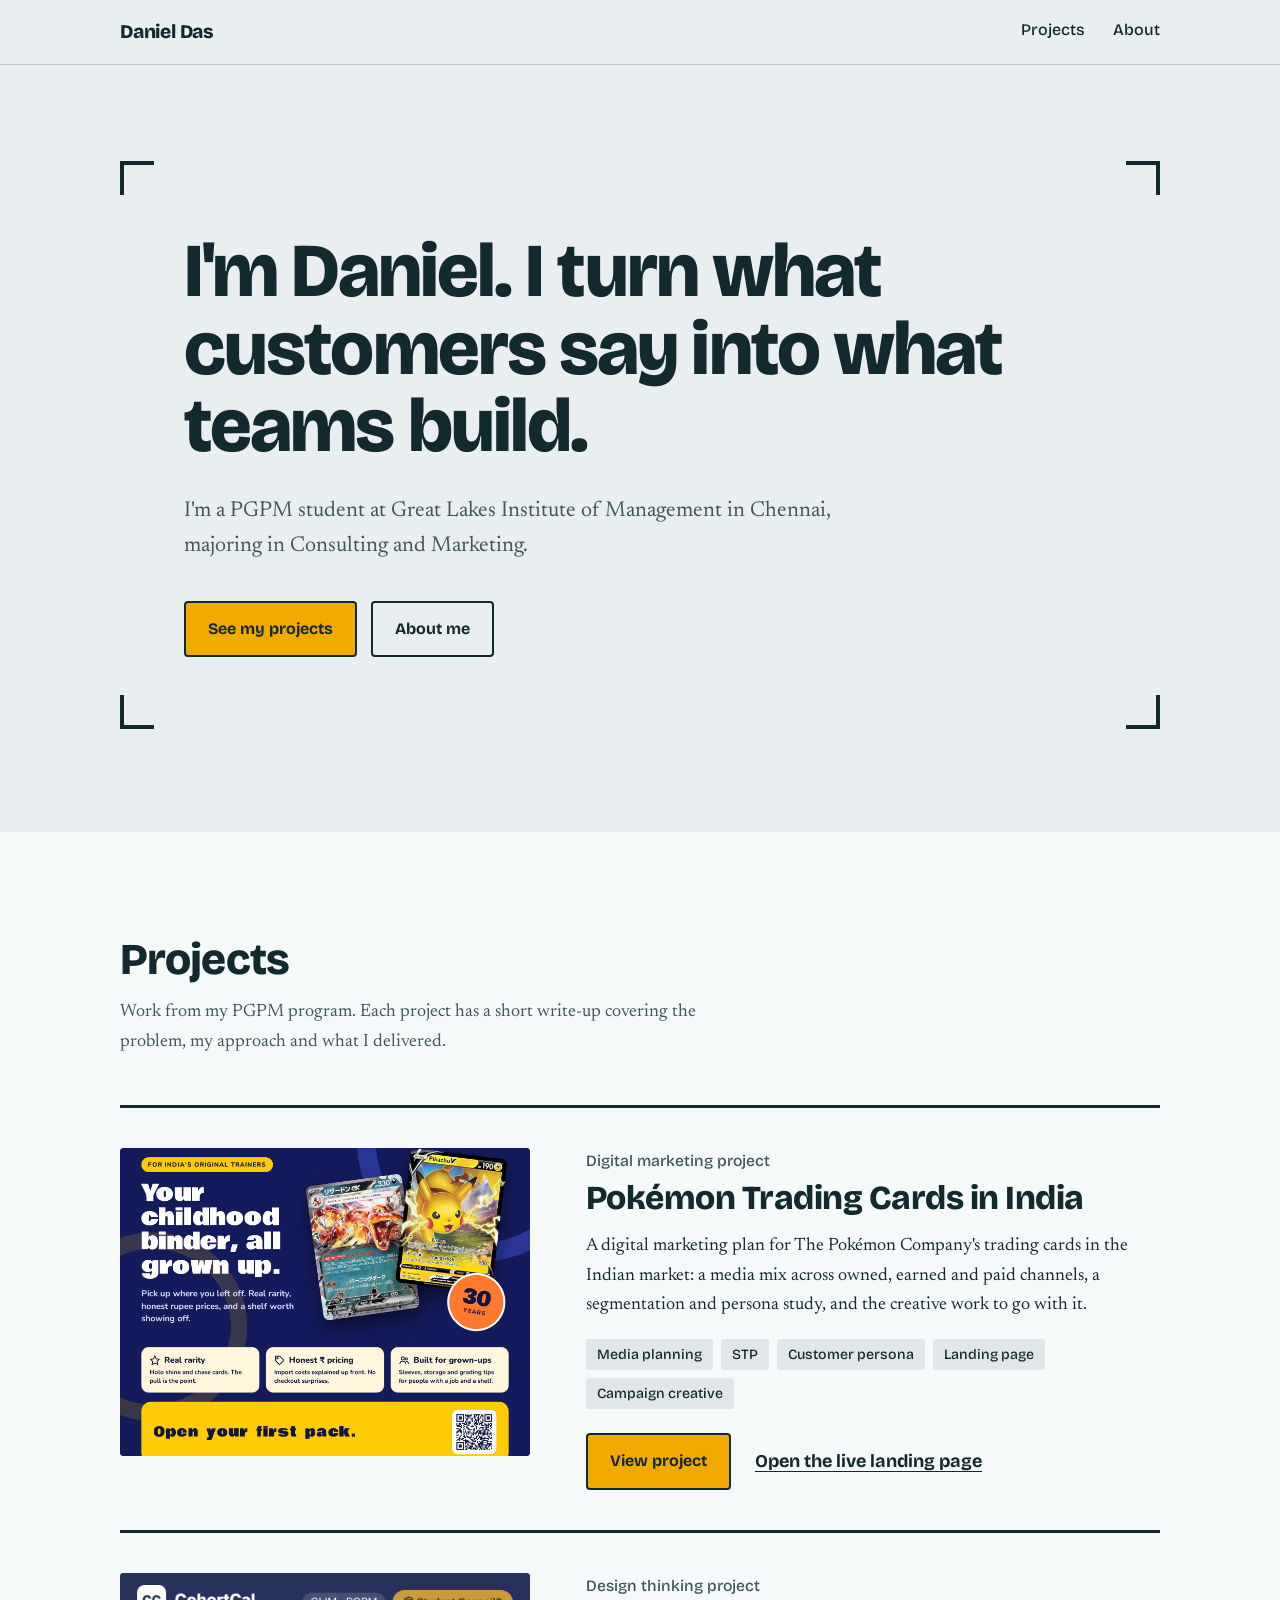
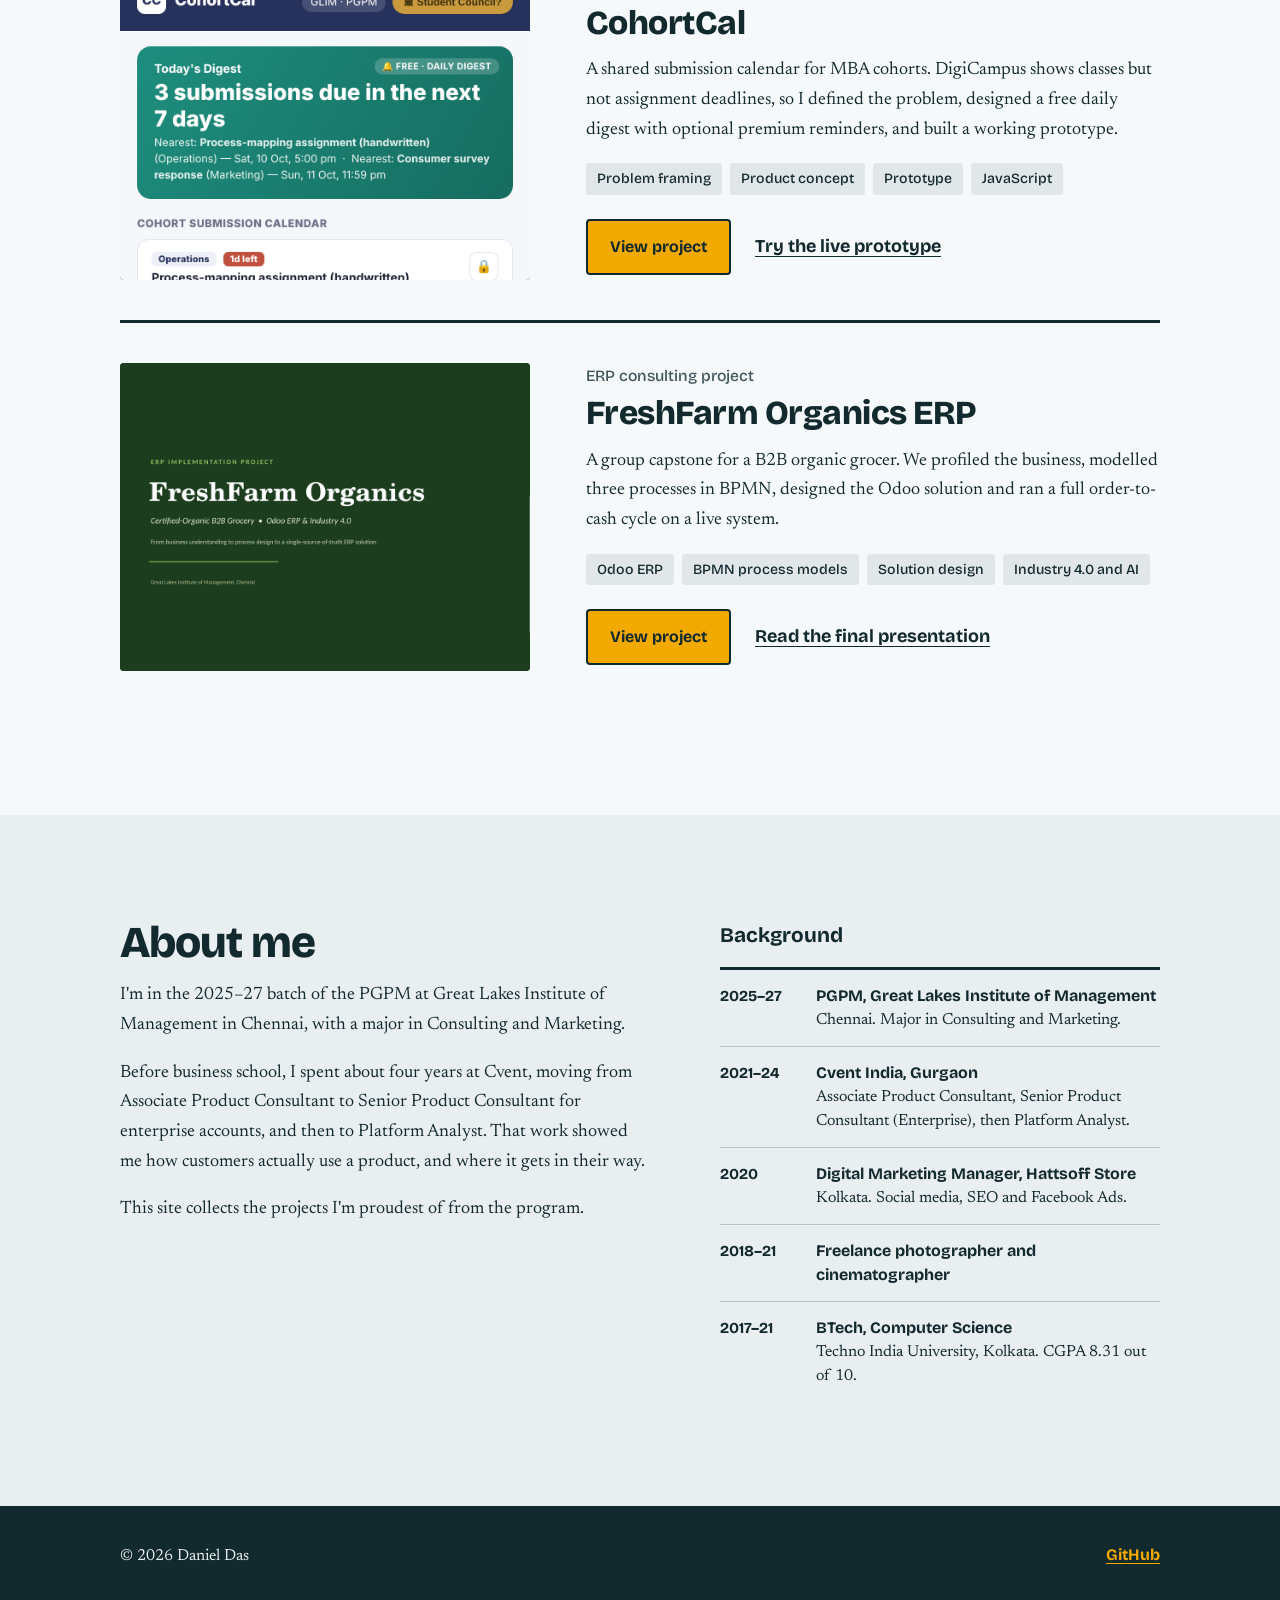
==== index.html @ 6009a31e "Add FreshFarm Organics ERP project page and homepage card Co-Authored-By: Claude Sonnet 5.5 <noreply" ====
<!doctype html>
<html lang="en">
<head>
  <meta charset="utf-8">
  <meta name="viewport" content="width=device-width, initial-scale=1">
  <title>Daniel Das | Portfolio</title>
  <meta name="description" content="Portfolio of Daniel Das, PGPM student at Great Lakes Institute of Management (Consulting and Marketing major) with four years of customer success and platform consulting experience.">
  <link rel="preconnect" href="https://fonts.googleapis.com">
  <link rel="preconnect" href="https://fonts.gstatic.com" crossorigin>
  <link href="https://fonts.googleapis.com/css2?family=Bricolage+Grotesque:opsz,wght@12..96,500;12..96,700;12..96,800&family=Newsreader:ital,opsz,wght@0,6..72,400;0,6..72,600;1,6..72,400&display=swap" rel="stylesheet">
  <link rel="stylesheet" href="style.css">
</head>
<body>
  <a class="skip" href="#main">Skip to content</a>

  <header class="site-nav">
    <nav class="container" aria-label="Main">
      <a class="brand" href="index.html">Daniel Das</a>
      <ul class="nav-links">
        <li><a href="#projects">Projects</a></li>
        <li><a href="#about">About</a></li>
      </ul>
    </nav>
  </header>

  <main id="main">
    <section class="hero">
      <div class="container">
        <div class="frame">
          <span class="corner tl" aria-hidden="true"></span>
          <span class="corner tr" aria-hidden="true"></span>
          <span class="corner bl" aria-hidden="true"></span>
          <span class="corner br" aria-hidden="true"></span>
          <h1>I'm Daniel. I turn what customers say into what teams build.</h1>
          <p class="lede">I'm a PGPM student at Great Lakes Institute of Management in Chennai, majoring in Consulting and Marketing.</p>
          <div class="actions">
            <a class="btn btn-primary" href="#projects">See my projects</a>
            <a class="btn btn-ghost" href="#about">About me</a>
          </div>
        </div>
      </div>
    </section>

    <section class="section section-alt" id="projects">
      <div class="container">
        <h2>Projects</h2>
        <p class="section-intro">Work from my PGPM program. Each project has a short write-up covering the problem, my approach and what I delivered.</p>

        <article class="project">
          <figure class="thumb" data-initial="P">
            <img src="assets/pokemon-poster.png" alt="Poster for the Pokémon trading cards campaign" loading="lazy" onerror="this.remove()">
          </figure>
          <div class="project-body">
            <p class="kind">Digital marketing project</p>
            <h3>Pokémon Trading Cards in India</h3>
            <p>A digital marketing plan for The Pokémon Company's trading cards in the Indian market: a media mix across owned, earned and paid channels, a segmentation and persona study, and the creative work to go with it.</p>
            <ul class="tags">
              <li>Media planning</li>
              <li>STP</li>
              <li>Customer persona</li>
              <li>Landing page</li>
              <li>Campaign creative</li>
            </ul>
            <div class="links">
              <a class="btn btn-primary" href="projects/pokemon.html">View project</a>
              <a class="text-link" href="https://daniel-d-das.github.io/ThePokemonCompany/" target="_blank" rel="noopener">Open the live landing page</a>
            </div>
          </div>
        </article>

        <article class="project">
          <figure class="thumb" data-initial="C">
            <img src="assets/cohortcal-preview.png" alt="CohortCal app showing the daily digest and the first submissions on the cohort calendar" loading="lazy" onerror="this.remove()">
          </figure>
          <div class="project-body">
            <p class="kind">Design thinking project</p>
            <h3>CohortCal</h3>
            <p>A shared submission calendar for MBA cohorts. DigiCampus shows classes but not assignment deadlines, so I defined the problem, designed a free daily digest with optional premium reminders, and built a working prototype.</p>
            <ul class="tags">
              <li>Problem framing</li>
              <li>Product concept</li>
              <li>Prototype</li>
              <li>JavaScript</li>
            </ul>
            <div class="links">
              <a class="btn btn-primary" href="projects/cohortcal.html">View project</a>
              <a class="text-link" href="https://daniel-d-das.github.io/CohortCal/" target="_blank" rel="noopener">Try the live prototype</a>
            </div>
          </div>
        </article>

        <article class="project">
          <figure class="thumb" data-initial="E">
            <img src="assets/erp-preview.png" alt="Title slide of the FreshFarm Organics ERP presentation" loading="lazy" onerror="this.remove()">
          </figure>
          <div class="project-body">
            <p class="kind">ERP consulting project</p>
            <h3>FreshFarm Organics ERP</h3>
            <p>A group capstone for a B2B organic grocer. We profiled the business, modelled three processes in BPMN, designed the Odoo solution and ran a full order-to-cash cycle on a live system.</p>
            <ul class="tags">
              <li>Odoo ERP</li>
              <li>BPMN process models</li>
              <li>Solution design</li>
              <li>Industry 4.0 and AI</li>
            </ul>
            <div class="links">
              <a class="btn btn-primary" href="projects/erp.html">View project</a>
              <a class="text-link" href="assets/erp-final-presentation.pdf">Read the final presentation</a>
            </div>
          </div>
        </article>

        <!-- ADD THE NEXT PROJECT: copy the whole <article class="project"> block above, paste it here,
             then change the image, title, description, tags and links. Use a new letter in data-initial. -->
      </div>
    </section>

    

    <section class="section" id="about">
      <div class="container about">
        <div>
          <h2>About me</h2>
          <p>I'm in the 2025–27 batch of the PGPM at Great Lakes Institute of Management in Chennai, with a major in Consulting and Marketing.</p>
          <p>Before business school, I spent about four years at Cvent, moving from Associate Product Consultant to Senior Product Consultant for enterprise accounts, and then to Platform Analyst. That work showed me how customers actually use a product, and where it gets in their way.</p>
          <p>This site collects the projects I'm proudest of from the program.</p>
        </div>
        <div>
          <h3>Background</h3>
          <ul class="timeline">
            <li>
              <div class="when">2025–27</div>
              <div class="what"><strong>PGPM, Great Lakes Institute of Management</strong>Chennai. Major in Consulting and Marketing.</div>
            </li>
            <li>
              <div class="when">2021–24</div>
              <div class="what"><strong>Cvent India, Gurgaon</strong>Associate Product Consultant, Senior Product Consultant (Enterprise), then Platform Analyst.</div>
            </li>
            <li>
              <div class="when">2020</div>
              <div class="what"><strong>Digital Marketing Manager, Hattsoff Store</strong>Kolkata. Social media, SEO and Facebook Ads.</div>
            </li>
            <li>
              <div class="when">2018–21</div>
              <div class="what"><strong>Freelance photographer and cinematographer</strong></div>
            </li>
            <li>
              <div class="when">2017–21</div>
              <div class="what"><strong>BTech, Computer Science</strong>Techno India University, Kolkata. CGPA 8.31 out of 10.</div>
            </li>
          </ul>
        </div>
      </div>
    </section>
  </main>

  <footer class="site-footer">
    <div class="container">
      <p>© 2026 Daniel Das</p>
      <p>
        <a href="https://github.com/daniel-d-das" target="_blank" rel="noopener">GitHub</a>
        <!-- ADD YOUR LINKS: copy the line above for LinkedIn or email, e.g.
        &nbsp;&nbsp;<a href="https://www.linkedin.com/in/YOUR-HANDLE" target="_blank" rel="noopener">LinkedIn</a>
        &nbsp;&nbsp;<a href="mailto:you@example.com">Email</a> -->
      </p>
    </div>
  </footer>
</body>
</html>
---- style.css ----
/* Daniel Das portfolio: shared styles for every page.
   Palette: fog (page), paper (alt sections), ink (text), lens (links), amber (focus accent). */

:root {
  --fog: #E9EEF0;
  --paper: #F6F9FA;
  --ink: #12292E;
  --ink-soft: #3E555A;
  --lens: #2F5F69;
  --amber: #F2A900;
  --rule: rgba(18, 41, 46, .22);
  --display: "Bricolage Grotesque", "Segoe UI", system-ui, sans-serif;
  --text: "Newsreader", Georgia, "Times New Roman", serif;
  --wrap: 1080px;
}

*, *::before, *::after { box-sizing: border-box; }

html { scroll-behavior: smooth; -webkit-text-size-adjust: 100%; }

body {
  margin: 0;
  background: var(--fog);
  color: var(--ink);
  font-family: var(--text);
  font-size: 1.125rem;
  line-height: 1.65;
}

img { max-width: 100%; display: block; }

a { color: var(--lens); text-underline-offset: .2em; text-decoration-thickness: .08em; }
a:hover { color: var(--ink); }

:focus-visible { outline: 3px solid var(--ink); outline-offset: 3px; }

.container { width: 100%; max-width: var(--wrap); margin: 0 auto; padding: 0 20px; }

.skip {
  position: absolute; left: 12px; top: -60px; z-index: 20;
  background: var(--amber); color: var(--ink);
  padding: 10px 16px; border-radius: 4px;
  font-family: var(--display); font-weight: 700;
}
.skip:focus { top: 12px; }

/* Navigation */
.site-nav {
  position: sticky; top: 0; z-index: 10;
  background: rgba(233, 238, 240, .92);
  -webkit-backdrop-filter: blur(8px); backdrop-filter: blur(8px);
  border-bottom: 1px solid var(--rule);
}
.site-nav .container { display: flex; align-items: center; justify-content: space-between; min-height: 64px; }
.brand {
  font-family: var(--display); font-weight: 800; font-size: 1.2rem;
  letter-spacing: -.01em; color: var(--ink); text-decoration: none;
}
.nav-links { display: flex; gap: 28px; list-style: none; margin: 0; padding: 0; }
.nav-links a {
  font-family: var(--display); font-weight: 500; font-size: 1rem;
  color: var(--ink); text-decoration: none;
  padding: 6px 0; border-bottom: 2px solid transparent;
}
.nav-links a:hover { border-bottom-color: var(--amber); }

/* Hero: a viewfinder frame that locks into place once on load */
.hero { padding: clamp(40px, 8vw, 96px) 0 clamp(48px, 8vw, 104px); }
.frame { position: relative; padding: clamp(28px, 6vw, 72px) clamp(24px, 5vw, 64px); }
.corner {
  position: absolute; width: 34px; height: 34px;
  border: 0 solid var(--ink);
  animation: lock .7s cubic-bezier(.2, .8, .2, 1) both;
}
.corner.tl { top: 0; left: 0; border-top-width: 4px; border-left-width: 4px; --from: -22px, -22px; }
.corner.tr { top: 0; right: 0; border-top-width: 4px; border-right-width: 4px; --from: 22px, -22px; }
.corner.bl { bottom: 0; left: 0; border-bottom-width: 4px; border-left-width: 4px; --from: -22px, 22px; }
.corner.br { bottom: 0; right: 0; border-bottom-width: 4px; border-right-width: 4px; --from: 22px, 22px; }
@keyframes lock {
  from { opacity: 0; transform: translate(var(--from)); }
  to { opacity: 1; transform: none; }
}
@media (prefers-reduced-motion: reduce) {
  html { scroll-behavior: auto; }
  .corner { animation: none; }
}

h1 {
  font-family: var(--display); font-weight: 800;
  font-size: clamp(2.5rem, 7vw, 4.75rem); line-height: 1.02; letter-spacing: -.025em;
  margin: 0 0 28px; max-width: 18ch;
}
.lede { font-size: clamp(1.15rem, 2vw, 1.35rem); max-width: 56ch; margin: 0 0 36px; color: var(--ink-soft); }
.actions { display: flex; flex-wrap: wrap; gap: 14px; }

.btn {
  display: inline-block; font-family: var(--display); font-weight: 700; font-size: 1rem;
  text-decoration: none; color: var(--ink);
  padding: 13px 22px; border: 2px solid var(--ink); border-radius: 4px;
  transition: background-color .15s, color .15s;
}
.btn-primary { background: var(--amber); }
.btn-primary:hover { background: var(--ink); color: var(--amber); }
.btn-ghost { background: transparent; }
.btn-ghost:hover { background: var(--ink); color: var(--fog); }

/* Sections */
.section { padding: clamp(56px, 9vw, 104px) 0; scroll-margin-top: 64px; }
.section-alt { background: var(--paper); }

h2 {
  font-family: var(--display); font-weight: 800;
  font-size: clamp(1.9rem, 4vw, 2.75rem); line-height: 1.1; letter-spacing: -.02em;
  margin: 0 0 14px;
}
.section-intro { max-width: 58ch; color: var(--ink-soft); margin: 0 0 48px; }

/* Projects */
.project {
  display: grid; grid-template-columns: minmax(0, 5fr) minmax(0, 7fr);
  gap: clamp(24px, 5vw, 56px);
  padding: 40px 0; border-top: 3px solid var(--ink);
}
.thumb { position: relative; margin: 0; aspect-ratio: 4 / 3; background: var(--ink); overflow: hidden; border-radius: 4px; }
.thumb::before {
  content: attr(data-initial); position: absolute; inset: 0; display: grid; place-items: center;
  font-family: var(--display); font-weight: 800; font-size: 6rem; color: var(--amber);
}
.thumb img { position: absolute; inset: 0; width: 100%; height: 100%; object-fit: cover; }

.project-body .kind { font-family: var(--display); font-weight: 500; font-size: .98rem; color: var(--ink-soft); margin: 0 0 6px; }
.project h3 {
  font-family: var(--display); font-weight: 800;
  font-size: clamp(1.6rem, 3vw, 2.1rem); line-height: 1.12; letter-spacing: -.015em;
  margin: 0 0 14px;
}
.project-body p { margin: 0 0 18px; max-width: 58ch; }

.tags { display: flex; flex-wrap: wrap; gap: 8px; list-style: none; margin: 0 0 24px; padding: 0; }
.tags li {
  font-family: var(--display); font-weight: 500; font-size: .88rem;
  background: rgba(18, 41, 46, .09); padding: 4px 11px; border-radius: 3px;
}
.links { display: flex; flex-wrap: wrap; gap: 12px 24px; align-items: center; }
.text-link { font-family: var(--display); font-weight: 700; color: var(--ink); }

/* Skills */
.skills { display: grid; grid-template-columns: repeat(2, minmax(0, 1fr)); gap: 40px clamp(24px, 5vw, 56px); }
.skill { border-top: 3px solid var(--ink); padding-top: 18px; }
.skill h3 { font-family: var(--display); font-weight: 700; font-size: 1.3rem; line-height: 1.2; margin: 0 0 8px; }
.skill p { margin: 0; color: var(--ink-soft); max-width: 48ch; }

/* About */
.about { display: grid; grid-template-columns: minmax(0, 6fr) minmax(0, 5fr); gap: clamp(32px, 6vw, 72px); }
.about p { margin: 0 0 18px; max-width: 58ch; }
.about h3 { font-family: var(--display); font-weight: 700; font-size: 1.3rem; margin: 0 0 14px; }
.timeline { list-style: none; margin: 0; padding: 0; }
.timeline li { display: grid; grid-template-columns: 5rem minmax(0, 1fr); gap: 16px; padding: 14px 0; border-top: 1px solid var(--rule); }
.timeline li:first-child { border-top: 3px solid var(--ink); }
.timeline .when { font-family: var(--display); font-weight: 700; font-size: .95rem; }
.timeline .what { font-size: 1rem; line-height: 1.5; }
.timeline .what strong { display: block; font-family: var(--display); font-weight: 700; }

/* Footer */
.site-footer { background: var(--ink); color: var(--fog); padding: 36px 0; font-size: 1rem; }
.site-footer .container { display: flex; flex-wrap: wrap; gap: 12px 32px; justify-content: space-between; align-items: center; }
.site-footer p { margin: 0; }
.site-footer a { color: var(--amber); font-family: var(--display); font-weight: 700; }
.site-footer a:hover { color: var(--fog); }

/* Case study pages */
.case { padding: clamp(32px, 6vw, 72px) 0 clamp(56px, 8vw, 96px); }
.back { display: inline-block; font-family: var(--display); font-weight: 700; color: var(--ink); margin-bottom: 28px; }
.case h1 { font-size: clamp(2.2rem, 5.5vw, 3.6rem); max-width: 20ch; margin-bottom: 20px; }
.case-lede { font-size: 1.3rem; color: var(--ink-soft); margin: 0 0 32px; }
.meta {
  display: grid; grid-template-columns: repeat(2, minmax(0, 1fr)); gap: 20px 32px;
  margin: 0 0 16px; padding: 20px 0;
  border-top: 3px solid var(--ink); border-bottom: 1px solid var(--rule);
}
.meta dt { font-family: var(--display); font-weight: 500; font-size: .9rem; color: var(--ink-soft); }
.meta dd { margin: 0; font-family: var(--display); font-weight: 700; }
.case h2 { font-size: clamp(1.5rem, 3vw, 2rem); margin: 56px 0 14px; }
.case p, .case li { max-width: 62ch; }
.steps { padding-left: 1.4em; }
.steps li { margin-bottom: 12px; }
.poster { margin: 40px 0 0; max-width: 520px; }
.poster img { width: 100%; height: auto; border: 3px solid var(--ink); border-radius: 4px; background: var(--paper); }
.poster figcaption { font-size: .95rem; color: var(--ink-soft); margin-top: 10px; }
.table-wrap { overflow-x: auto; }
.deliverables { width: 100%; border-collapse: collapse; font-size: 1rem; }
.deliverables th, .deliverables td { text-align: left; vertical-align: top; padding: 14px 16px 14px 0; border-top: 1px solid var(--rule); }
.deliverables th { font-family: var(--display); font-weight: 700; font-size: .95rem; border-top: 3px solid var(--ink); }
.deliverables tbody th { font-size: 1rem; border-top: 1px solid var(--rule); }
.note { font-size: .95rem; color: var(--ink-soft); margin-top: 56px; padding-top: 18px; border-top: 1px solid var(--rule); }

.case-links { margin: 28px 0 0; }
.shots { display: grid; grid-template-columns: minmax(0, 5fr) minmax(0, 7fr); gap: 24px; align-items: start; margin: 32px 0 0; }
.shots figure { margin: 0; }
.shots img { width: 100%; height: auto; border: 3px solid var(--ink); border-radius: 4px; background: var(--paper); }
.shots figcaption { font-size: .95rem; color: var(--ink-soft); margin-top: 10px; }
.wide-fig { margin: 40px 0 0; max-width: 820px; }
.wide-fig img { width: 100%; height: auto; border: 3px solid var(--ink); border-radius: 4px; background: var(--paper); }
.wide-fig figcaption { font-size: .95rem; color: var(--ink-soft); margin-top: 10px; }

/* Text still to be filled in. Delete this class once you have replaced the text. */
.todo { background: rgba(242, 169, 0, .35); padding: 1px 6px; border-radius: 3px; }

@media (max-width: 760px) {
  body { font-size: 1.0625rem; }
  .project, .about, .skills, .meta, .shots { grid-template-columns: minmax(0, 1fr); }
  .nav-links { gap: 18px; }
  .corner { width: 26px; height: 26px; }
  .timeline li { grid-template-columns: 4.2rem minmax(0, 1fr); }
}
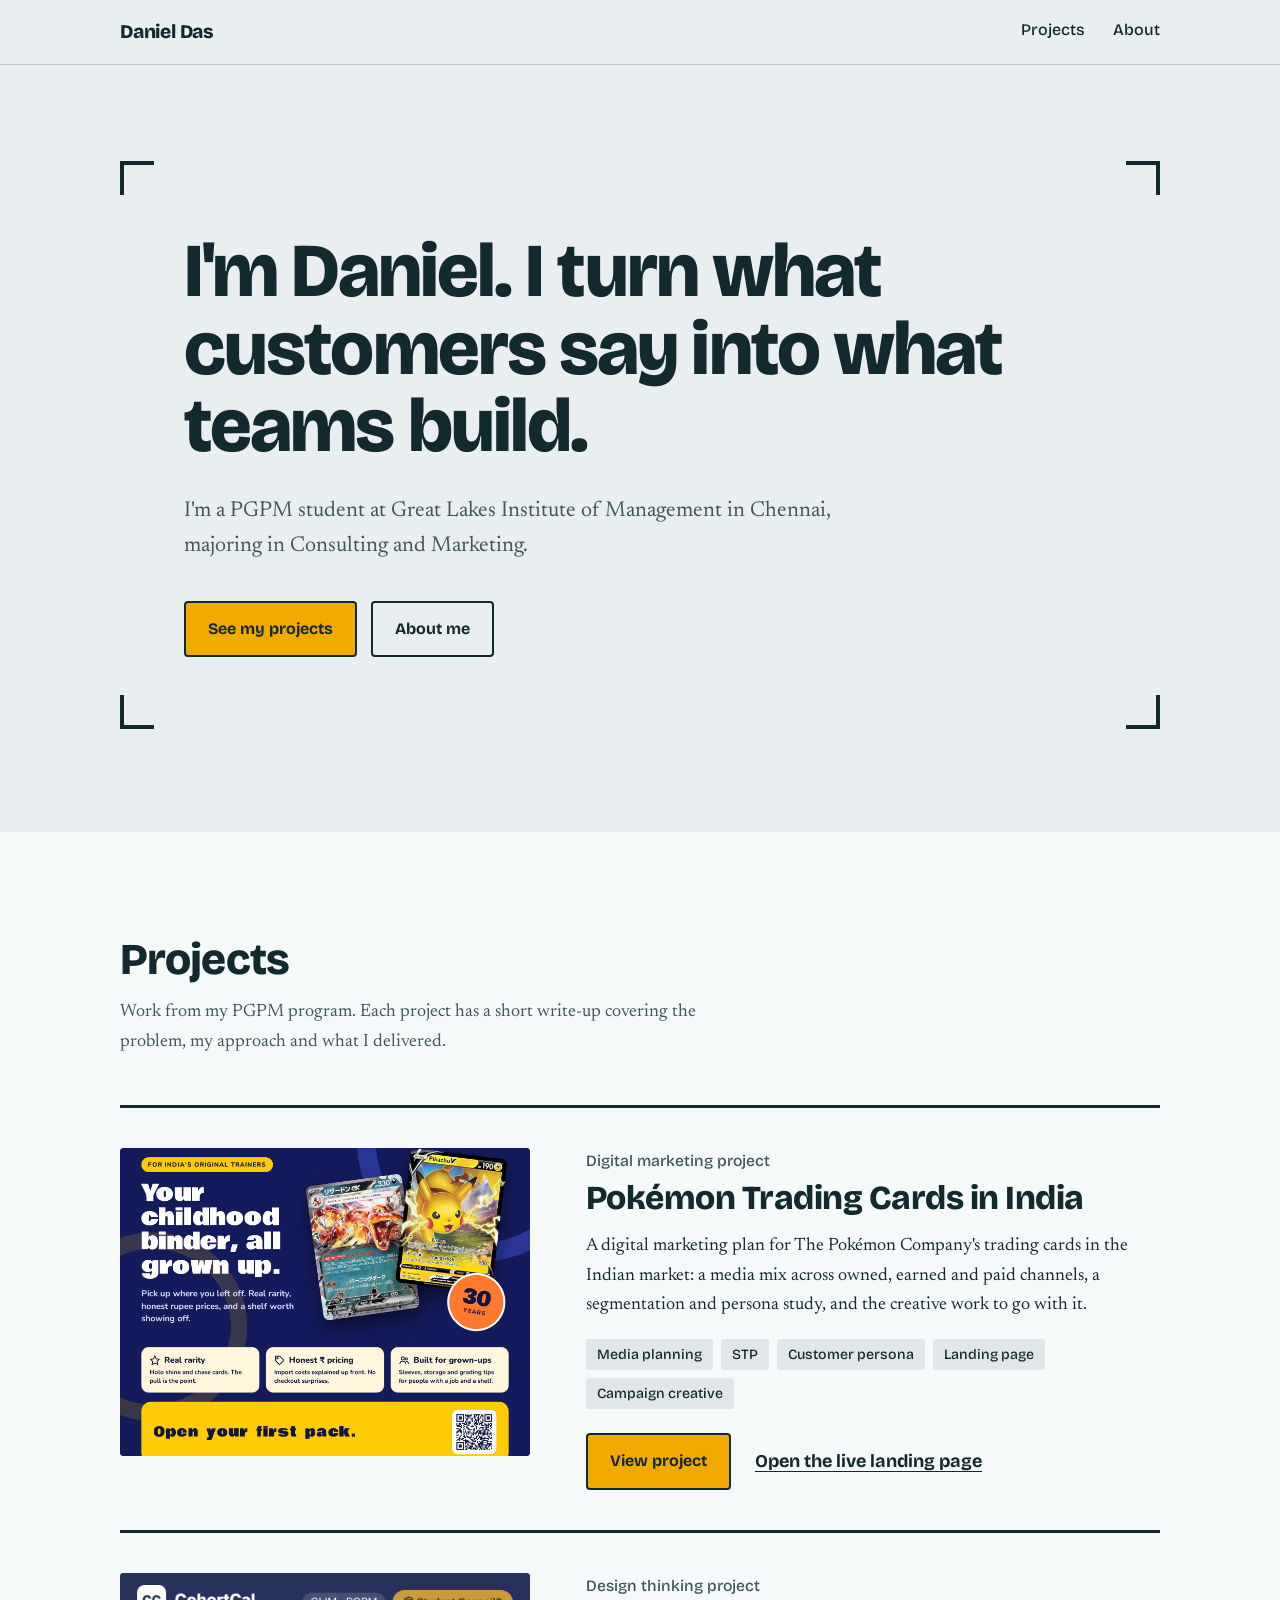
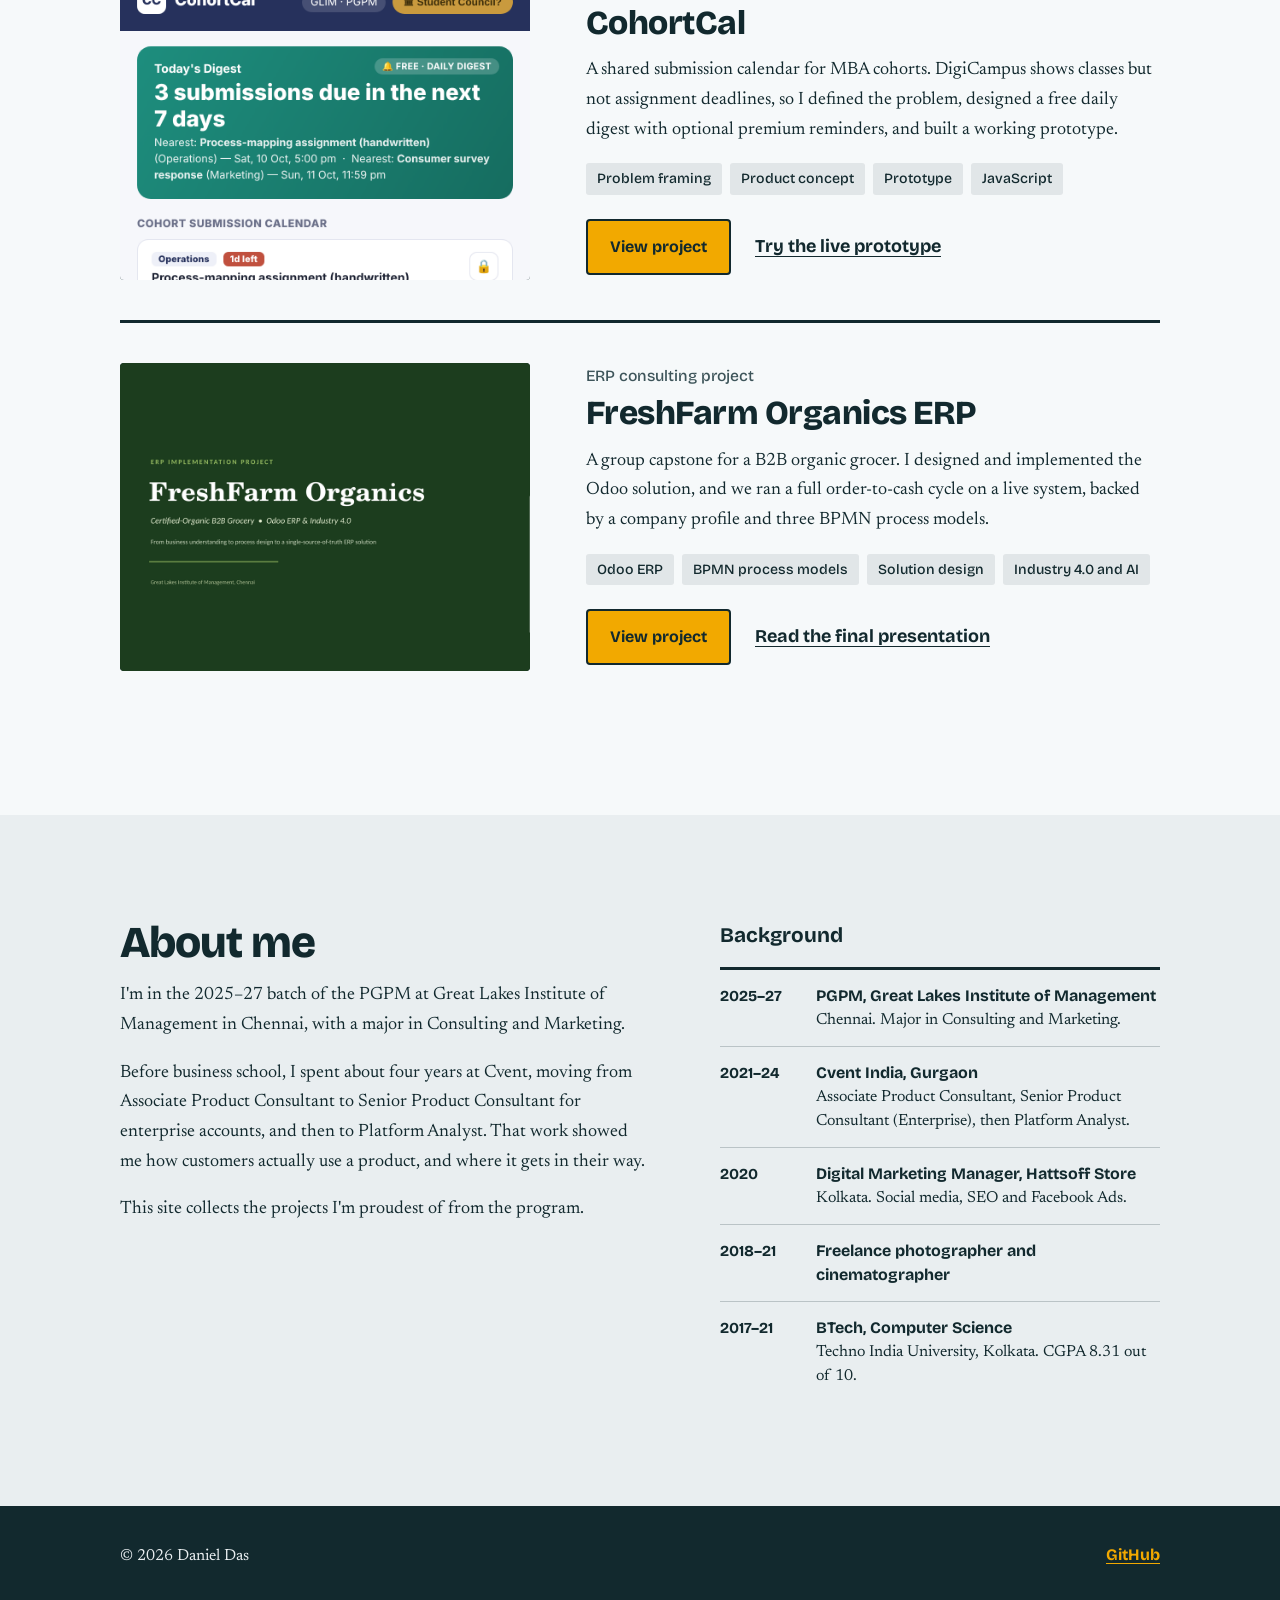
==== commit 7cbafa83: "Add my role to the ERP project page and card Co-Authored-By: Claude Sonnet 5.5 <noreply@anthropic.co" ====
--- a/index.html
+++ b/index.html
@@ -96,7 +96,7 @@
           <div class="project-body">
             <p class="kind">ERP consulting project</p>
             <h3>FreshFarm Organics ERP</h3>
-            <p>A group capstone for a B2B organic grocer. We profiled the business, modelled three processes in BPMN, designed the Odoo solution and ran a full order-to-cash cycle on a live system.</p>
+            <p>A group capstone for a B2B organic grocer. I designed and implemented the Odoo solution, and we ran a full order-to-cash cycle on a live system, backed by a company profile and three BPMN process models.</p>
             <ul class="tags">
               <li>Odoo ERP</li>
               <li>BPMN process models</li>
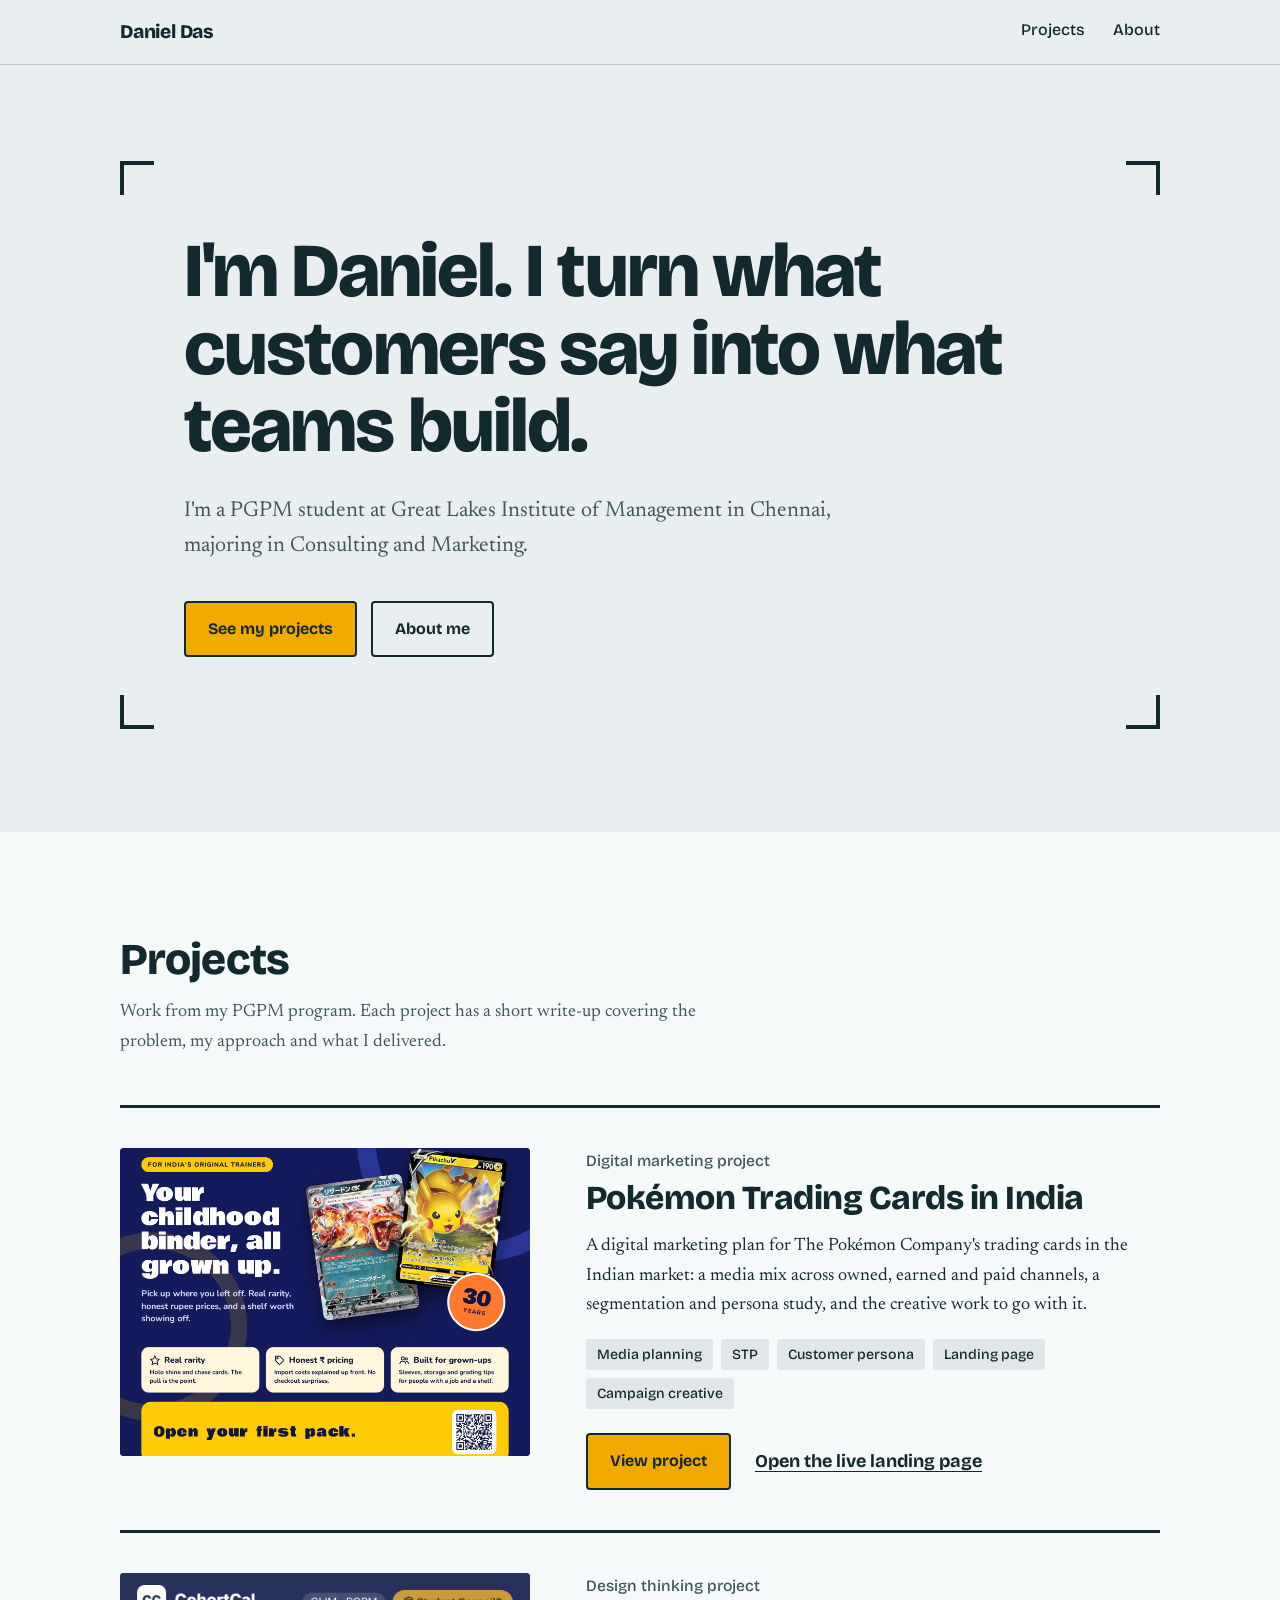
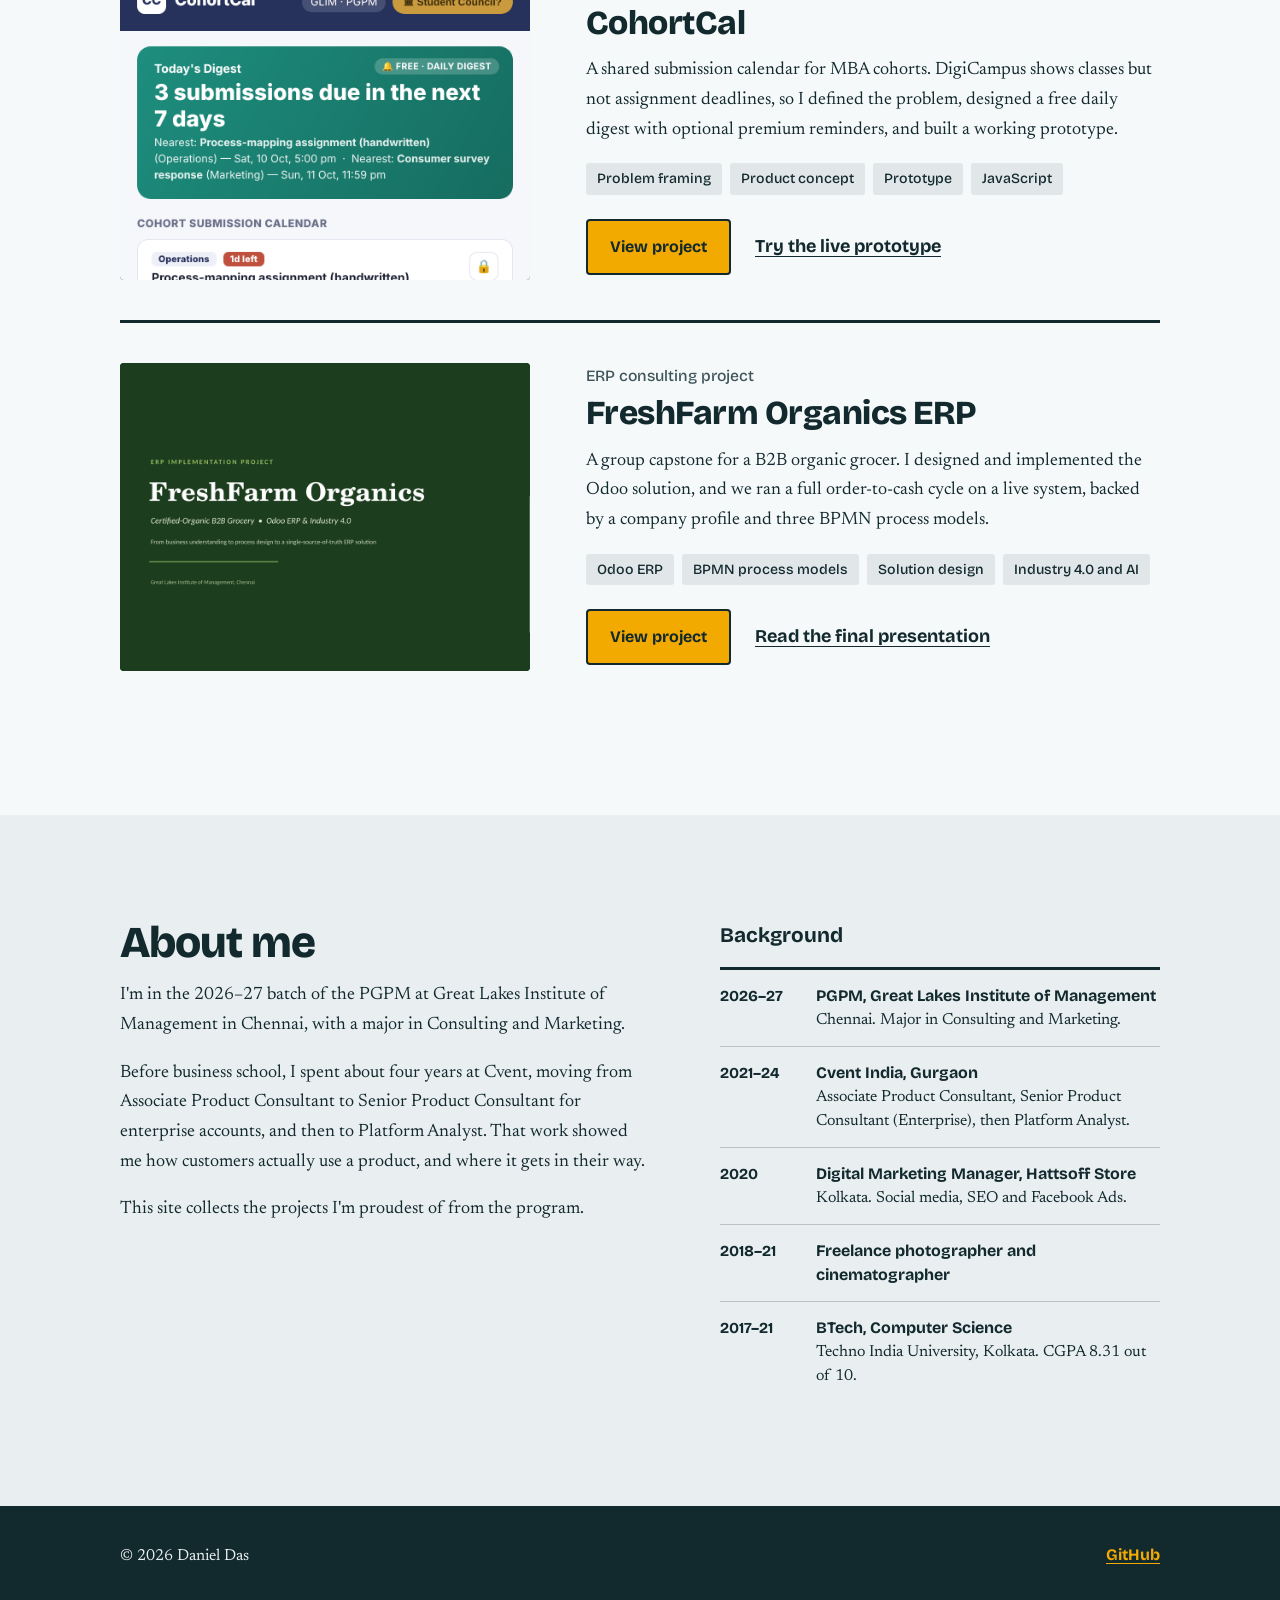
==== commit 837fd17f: "Correct the PGPM batch year to 2026–27 Co-Authored-By: Claude Sonnet 5.5 <noreply@anthropic.com> Cla" ====
--- a/index.html
+++ b/index.html
@@ -121,7 +121,7 @@
       <div class="container about">
         <div>
           <h2>About me</h2>
-          <p>I'm in the 2025–27 batch of the PGPM at Great Lakes Institute of Management in Chennai, with a major in Consulting and Marketing.</p>
+          <p>I'm in the 2026–27 batch of the PGPM at Great Lakes Institute of Management in Chennai, with a major in Consulting and Marketing.</p>
           <p>Before business school, I spent about four years at Cvent, moving from Associate Product Consultant to Senior Product Consultant for enterprise accounts, and then to Platform Analyst. That work showed me how customers actually use a product, and where it gets in their way.</p>
           <p>This site collects the projects I'm proudest of from the program.</p>
         </div>
@@ -129,7 +129,7 @@
           <h3>Background</h3>
           <ul class="timeline">
             <li>
-              <div class="when">2025–27</div>
+              <div class="when">2026–27</div>
               <div class="what"><strong>PGPM, Great Lakes Institute of Management</strong>Chennai. Major in Consulting and Marketing.</div>
             </li>
             <li>
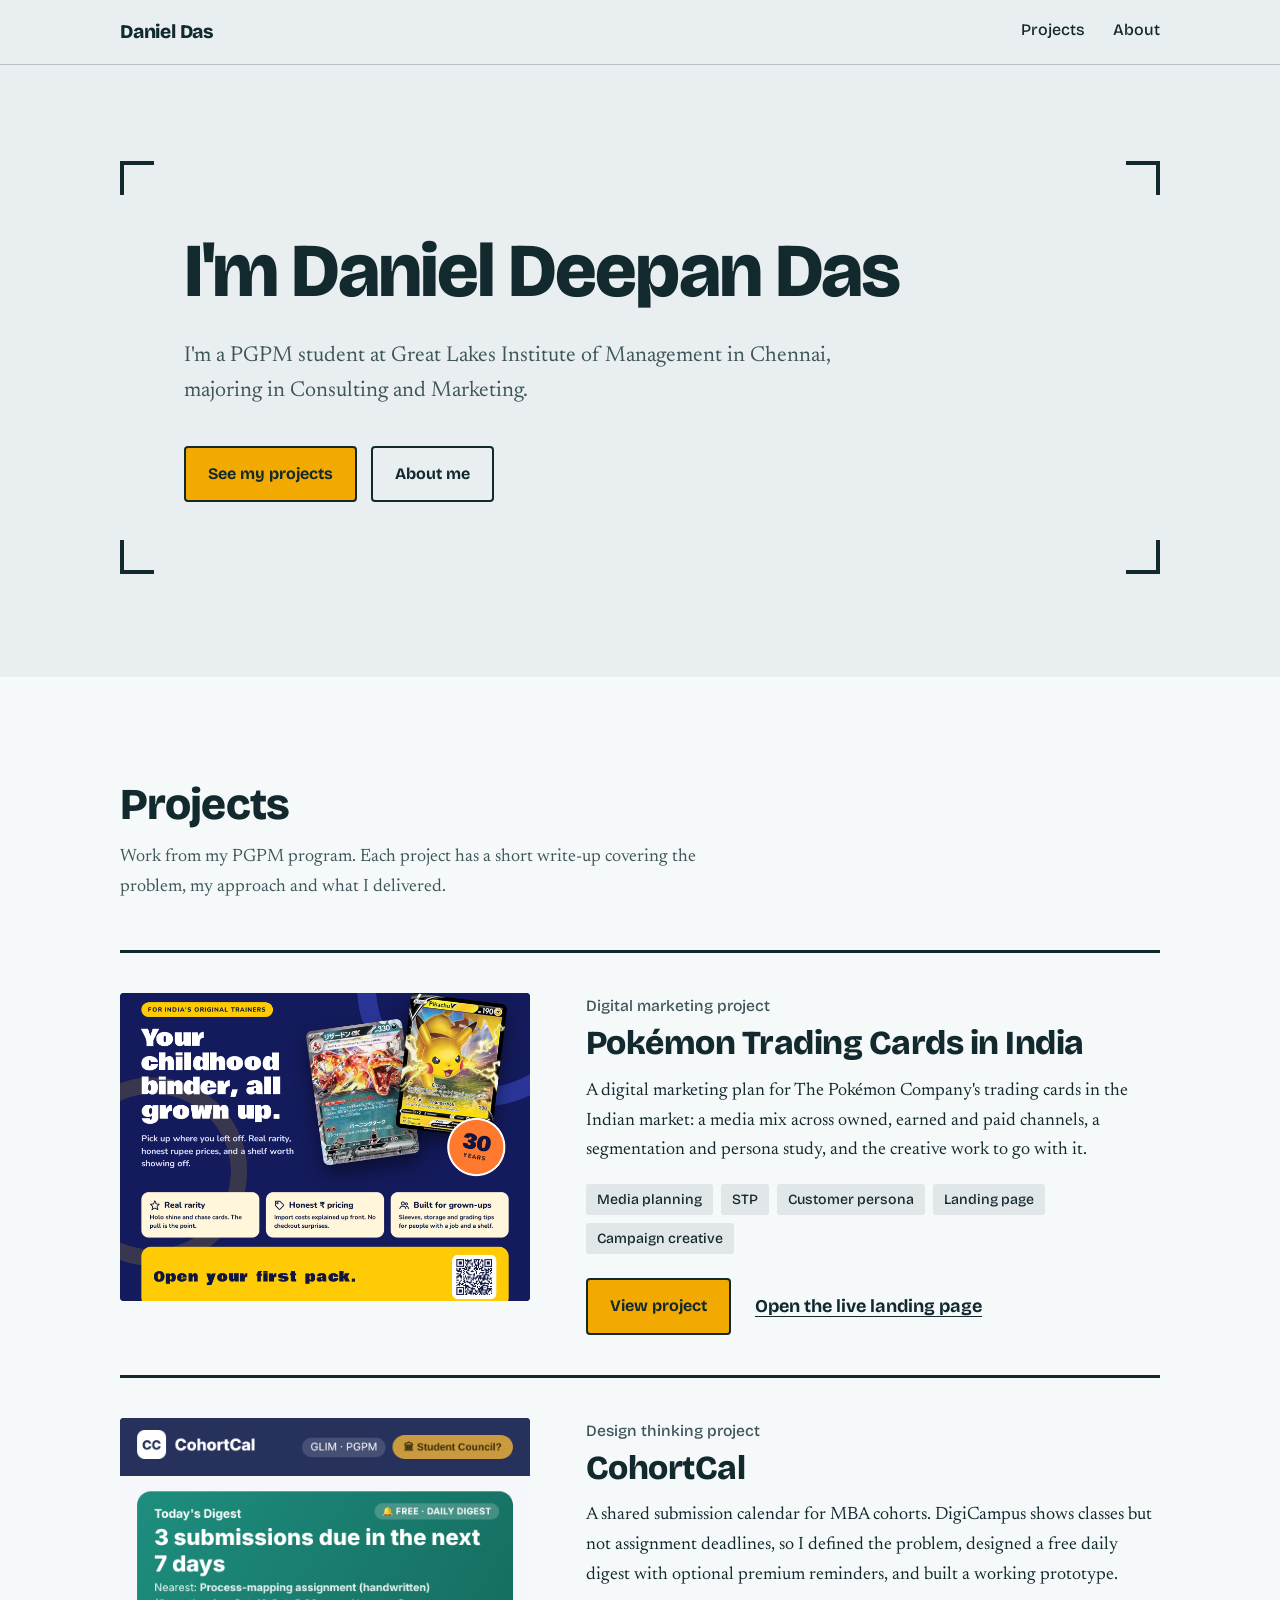
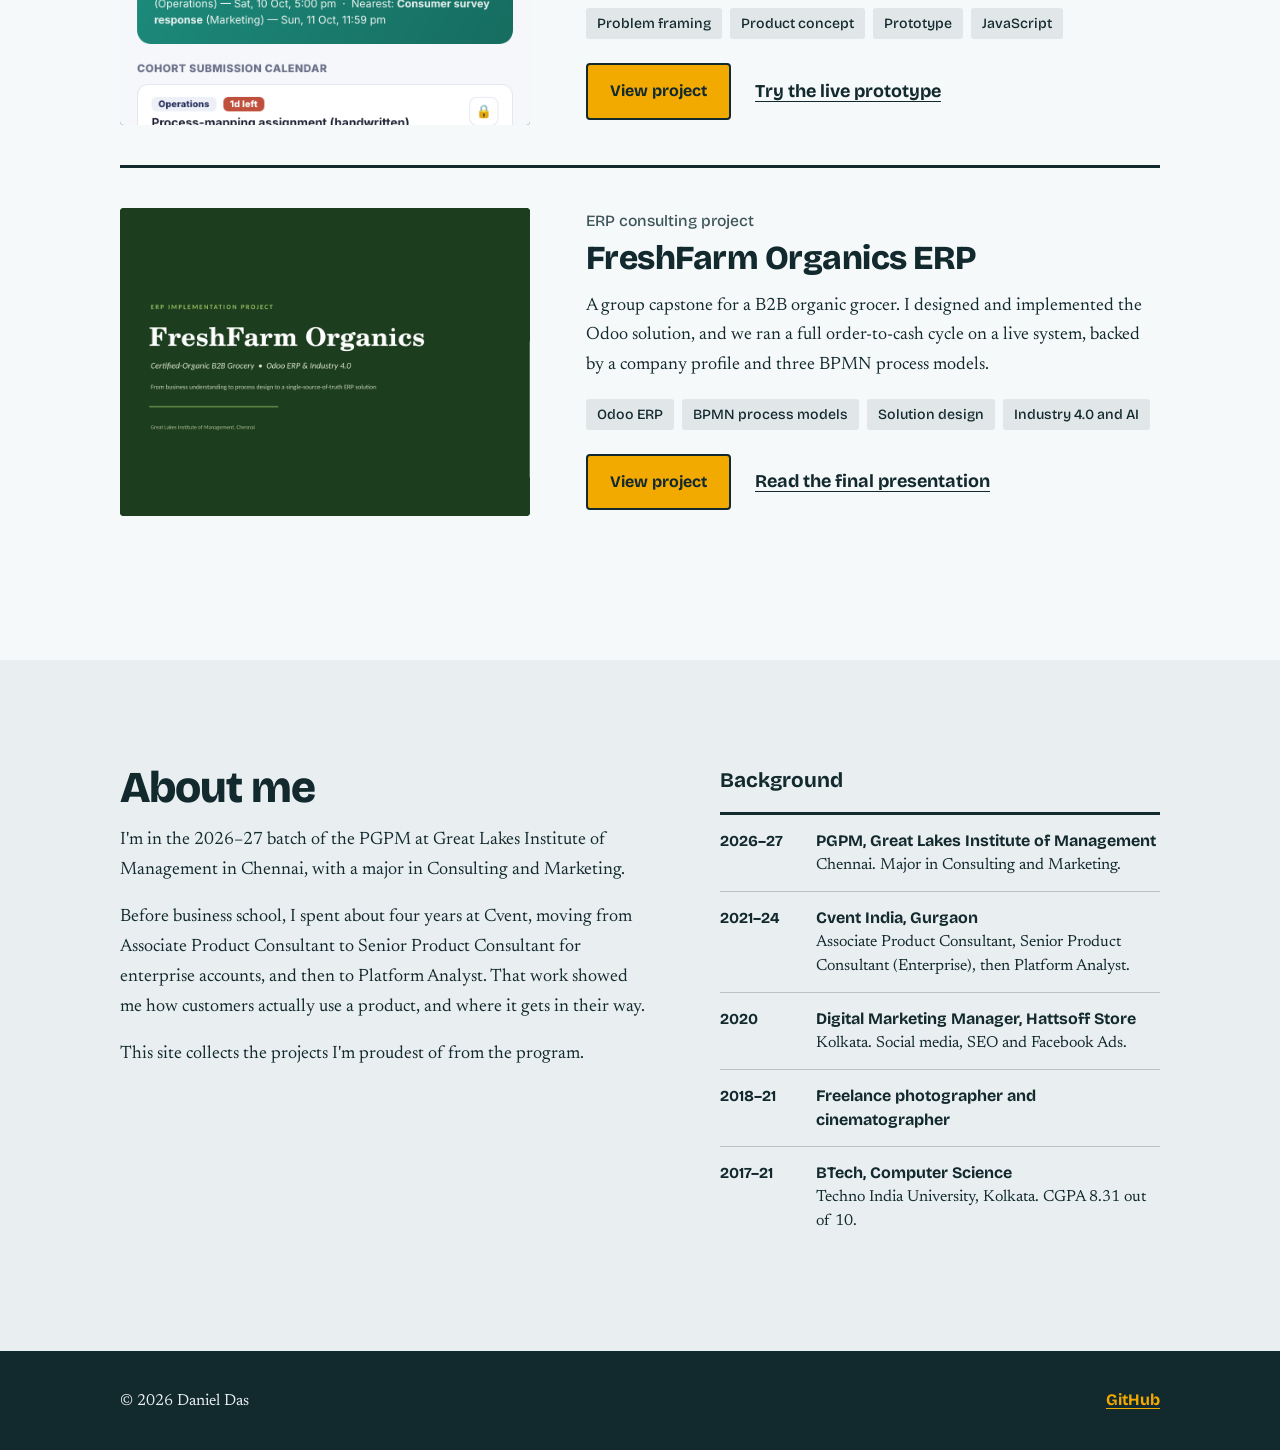
==== commit ea3154d7: "Change the homepage heading to the full name Co-Authored-By: Claude Sonnet 5.5 <noreply@anthropic.co" ====
--- a/index.html
+++ b/index.html
@@ -31,7 +31,7 @@
           <span class="corner tr" aria-hidden="true"></span>
           <span class="corner bl" aria-hidden="true"></span>
           <span class="corner br" aria-hidden="true"></span>
-          <h1>I'm Daniel. I turn what customers say into what teams build.</h1>
+          <h1>I'm Daniel Deepan Das</h1>
           <p class="lede">I'm a PGPM student at Great Lakes Institute of Management in Chennai, majoring in Consulting and Marketing.</p>
           <div class="actions">
             <a class="btn btn-primary" href="#projects">See my projects</a>
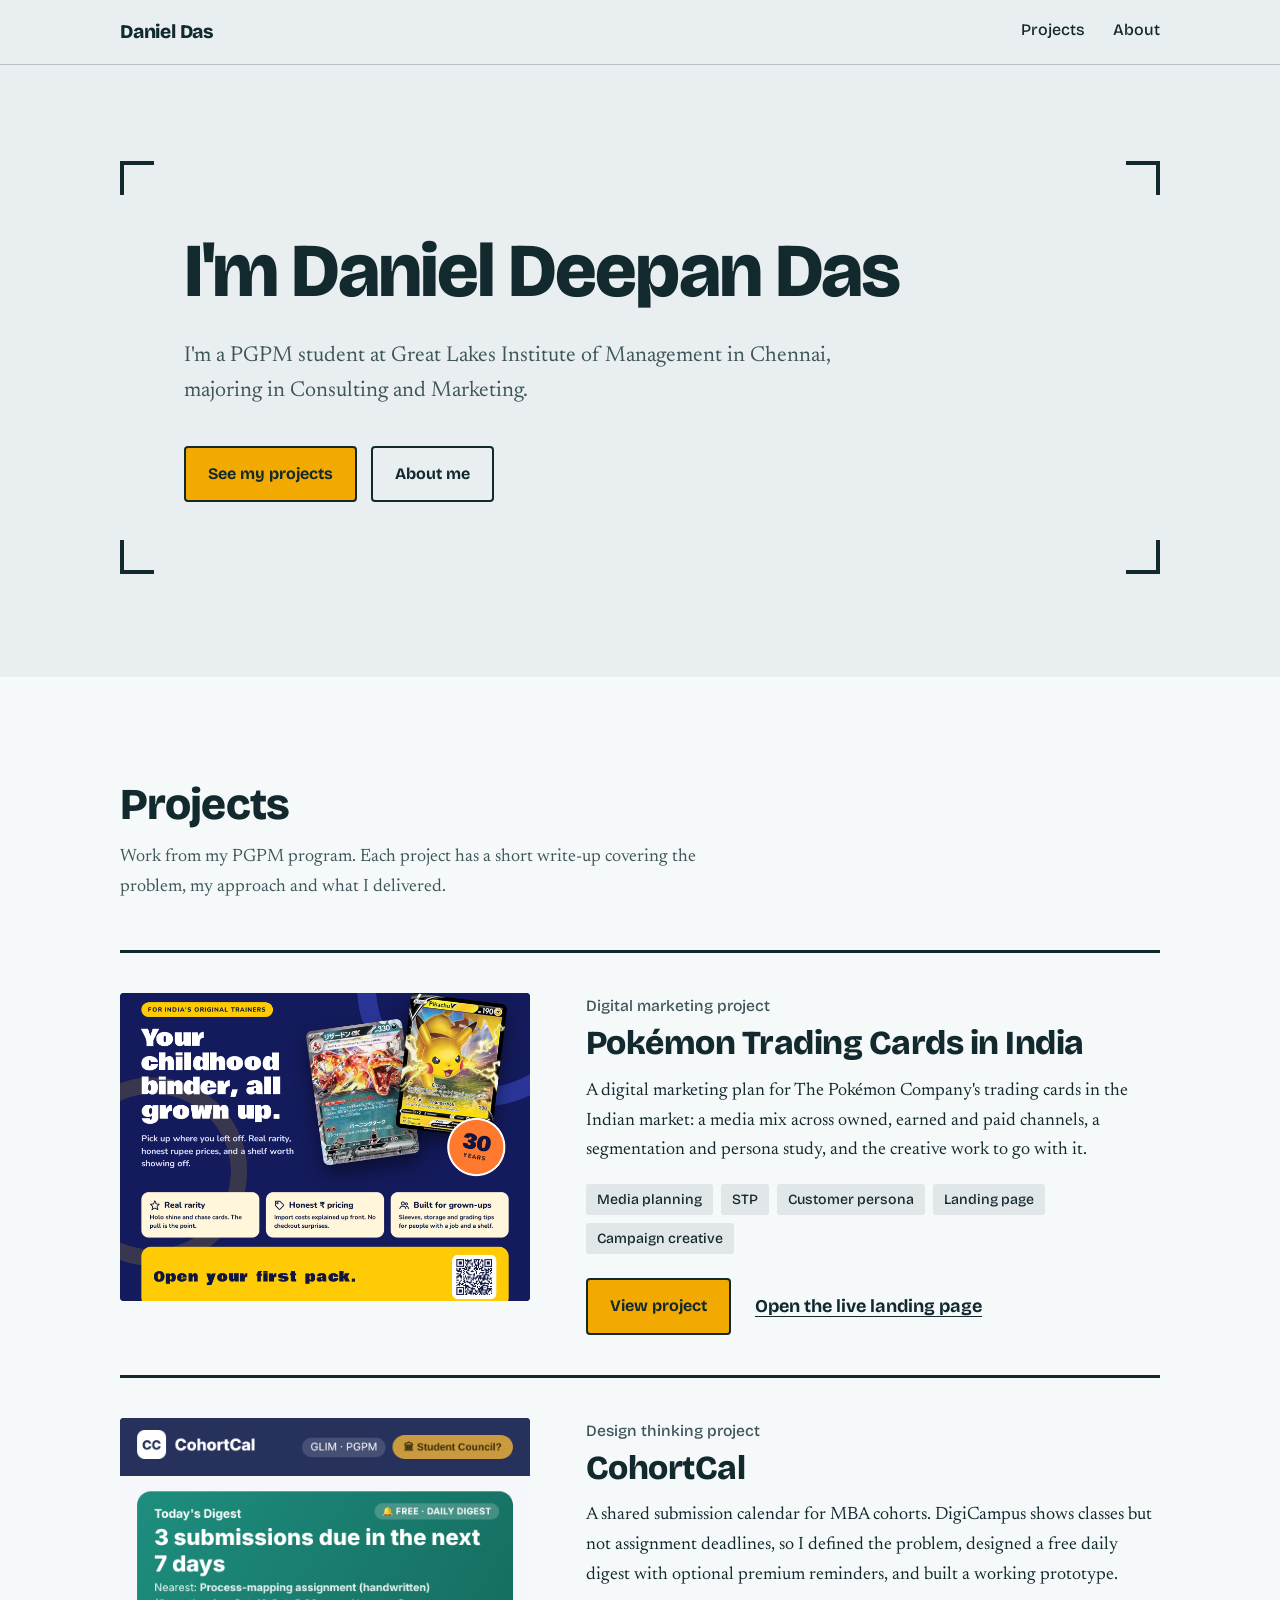
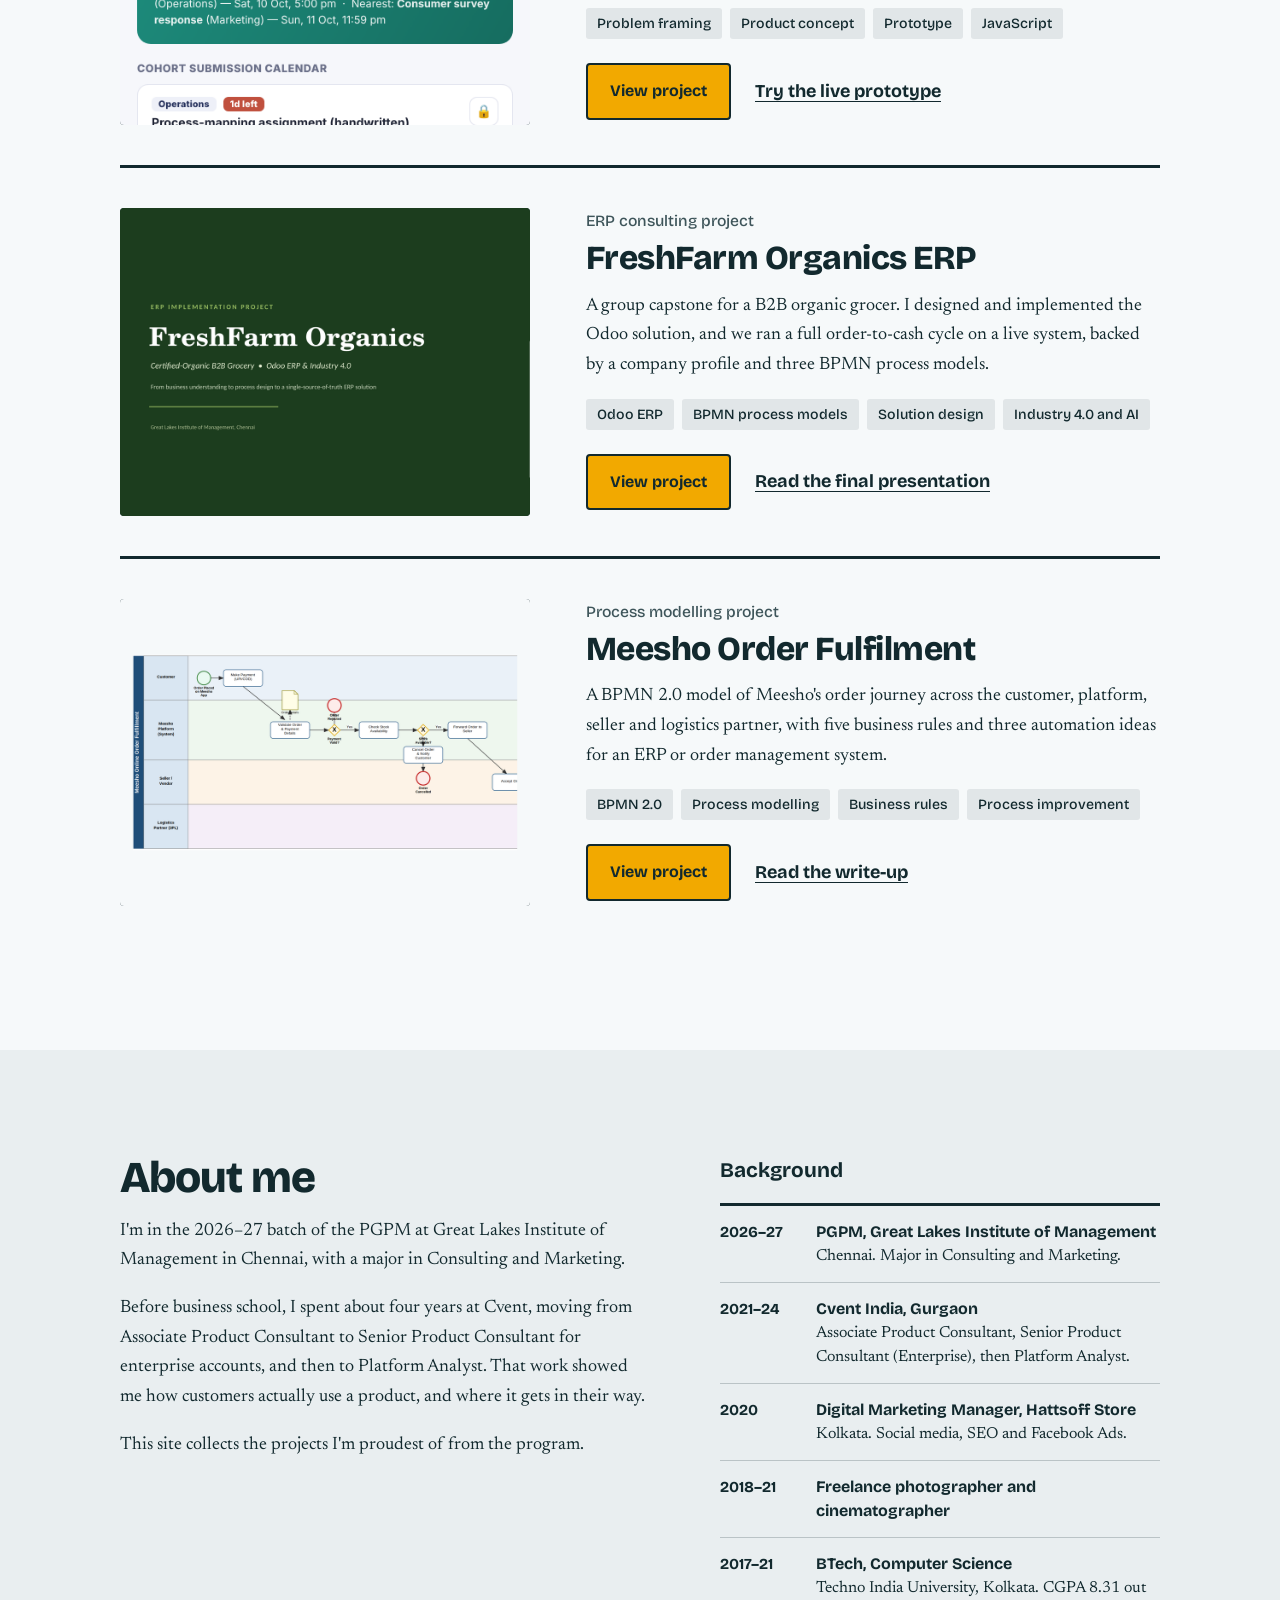
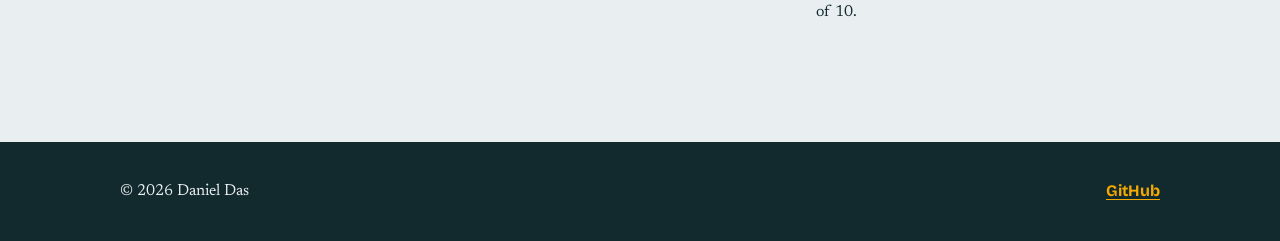
==== commit 69b316b5: "Add Meesho order fulfilment BPMN project page and homepage card Co-Authored-By: Claude Sonnet 5.5 <n" ====
--- a/index.html
+++ b/index.html
@@ -110,6 +110,27 @@
           </div>
         </article>
 
+        <article class="project">
+          <figure class="thumb" data-initial="M">
+            <img src="assets/meesho-preview.png" alt="Part of the BPMN swim-lane diagram of Meesho online order fulfilment" loading="lazy" onerror="this.remove()">
+          </figure>
+          <div class="project-body">
+            <p class="kind">Process modelling project</p>
+            <h3>Meesho Order Fulfilment</h3>
+            <p>A BPMN 2.0 model of Meesho's order journey across the customer, platform, seller and logistics partner, with five business rules and three automation ideas for an ERP or order management system.</p>
+            <ul class="tags">
+              <li>BPMN 2.0</li>
+              <li>Process modelling</li>
+              <li>Business rules</li>
+              <li>Process improvement</li>
+            </ul>
+            <div class="links">
+              <a class="btn btn-primary" href="projects/meesho-bpmn.html">View project</a>
+              <a class="text-link" href="assets/meesho-bpmn-assignment.pdf">Read the write-up</a>
+            </div>
+          </div>
+        </article>
+
         <!-- ADD THE NEXT PROJECT: copy the whole <article class="project"> block above, paste it here,
              then change the image, title, description, tags and links. Use a new letter in data-initial. -->
       </div>
--- a/style.css
+++ b/style.css
@@ -202,6 +202,9 @@
 .wide-fig { margin: 40px 0 0; max-width: 820px; }
 .wide-fig img { width: 100%; height: auto; border: 3px solid var(--ink); border-radius: 4px; background: var(--paper); }
 .wide-fig figcaption { font-size: .95rem; color: var(--ink-soft); margin-top: 10px; }
+.wide-fig.full { max-width: none; }
+.wide-fig .scroller { overflow-x: auto; }
+.wide-fig.full .scroller img { min-width: 720px; }
 
 /* Text still to be filled in. Delete this class once you have replaced the text. */
 .todo { background: rgba(242, 169, 0, .35); padding: 1px 6px; border-radius: 3px; }
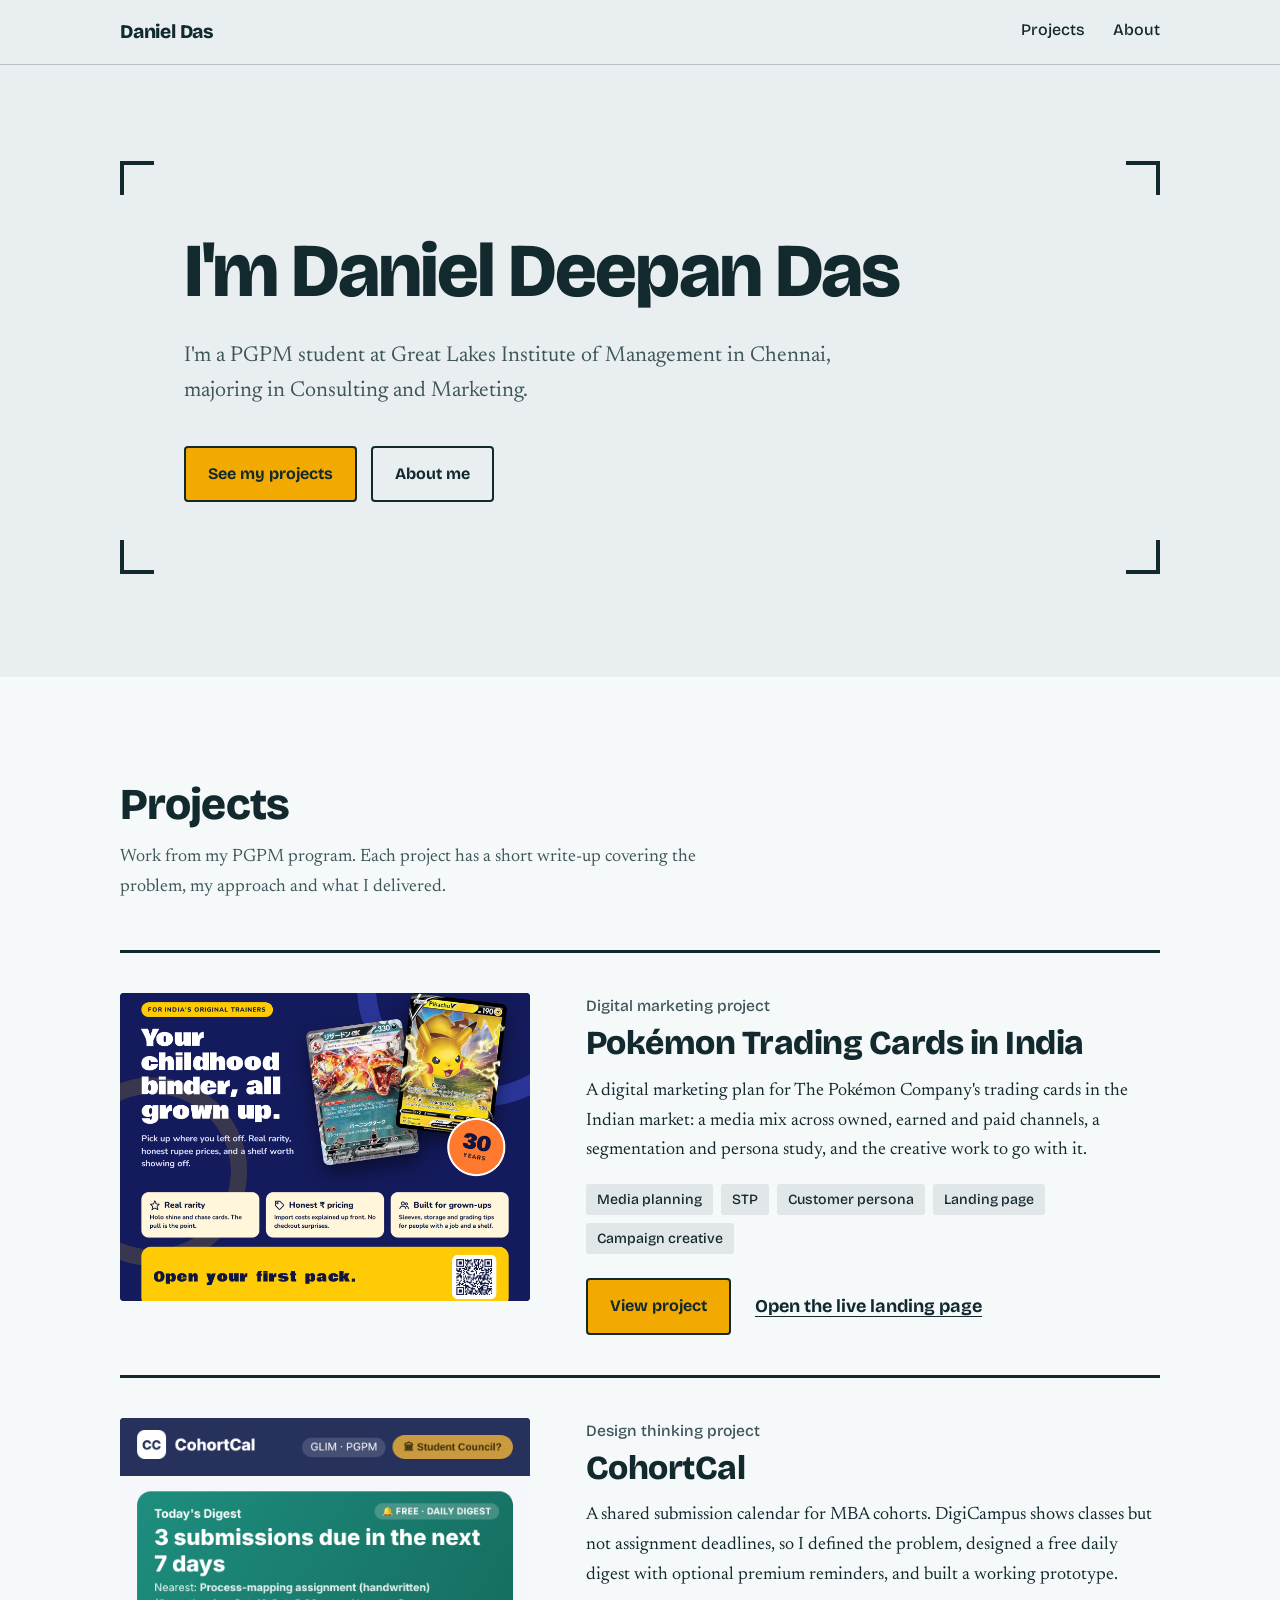
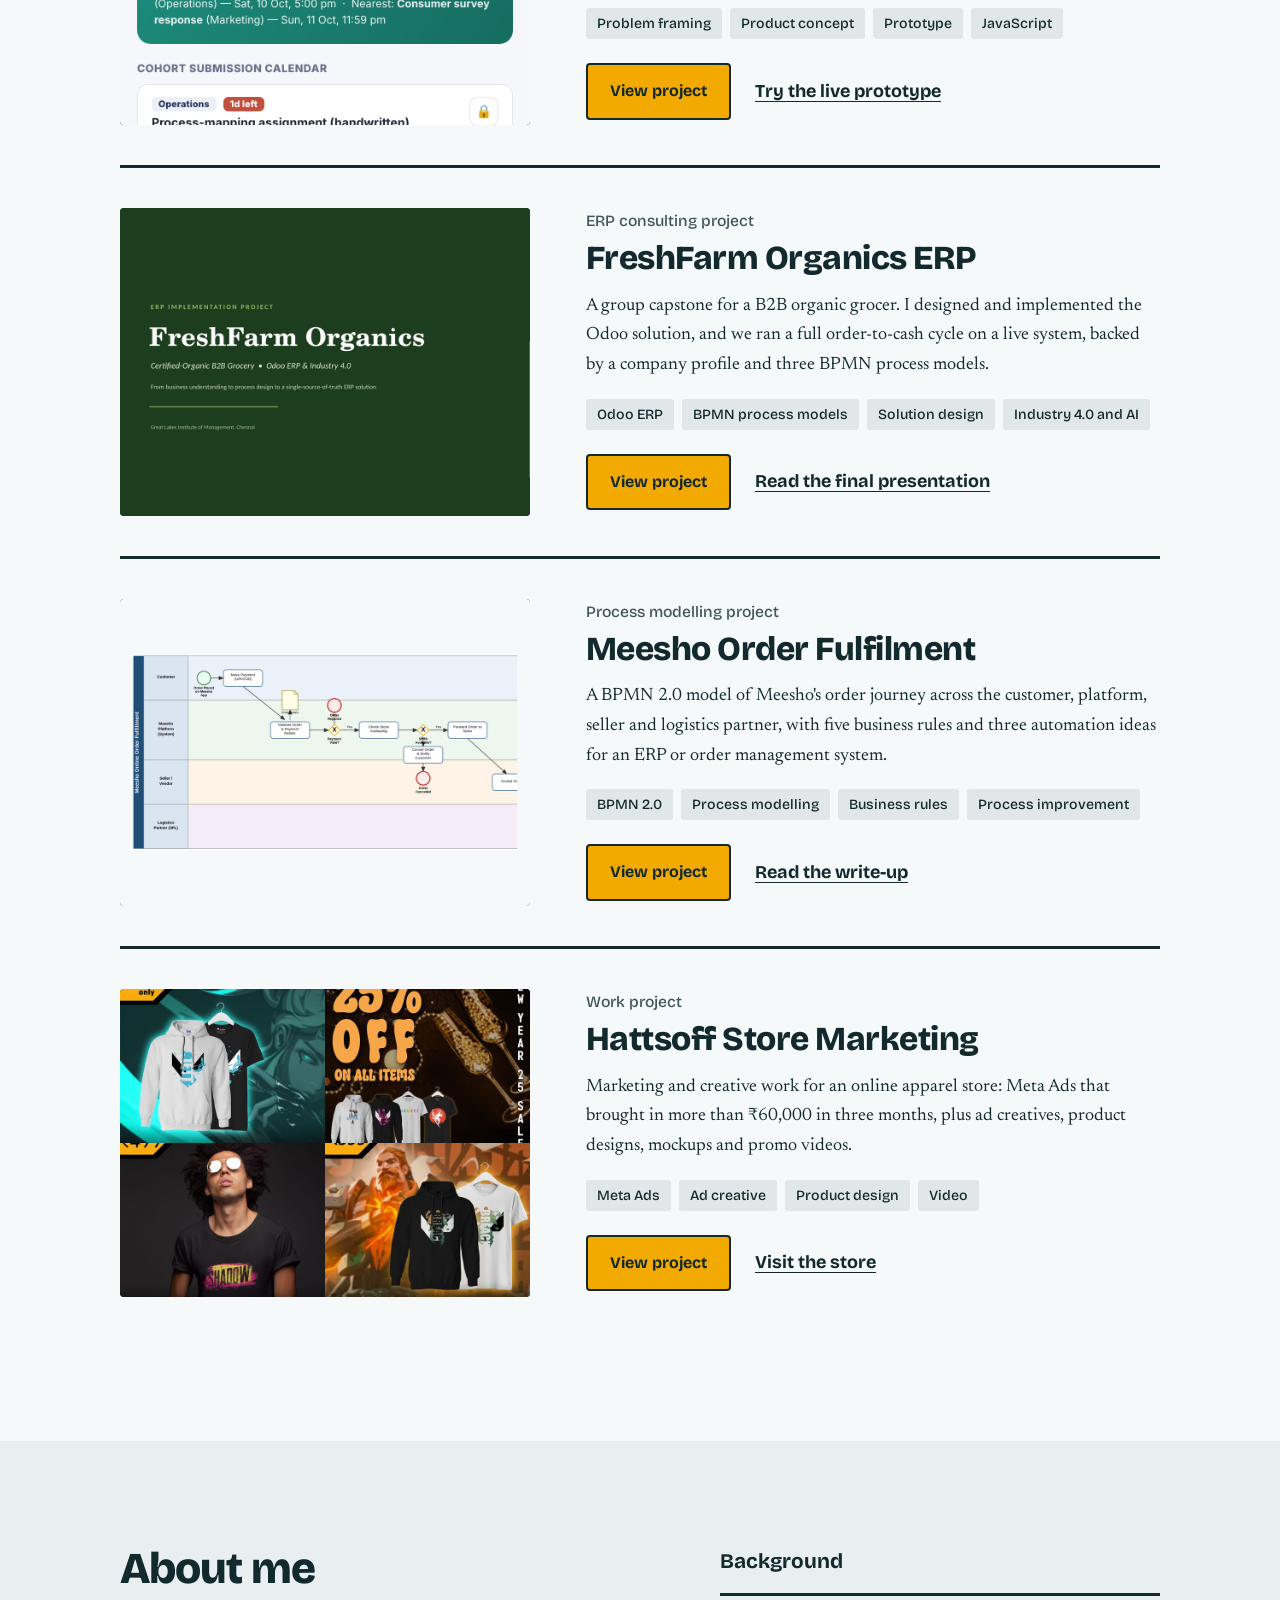
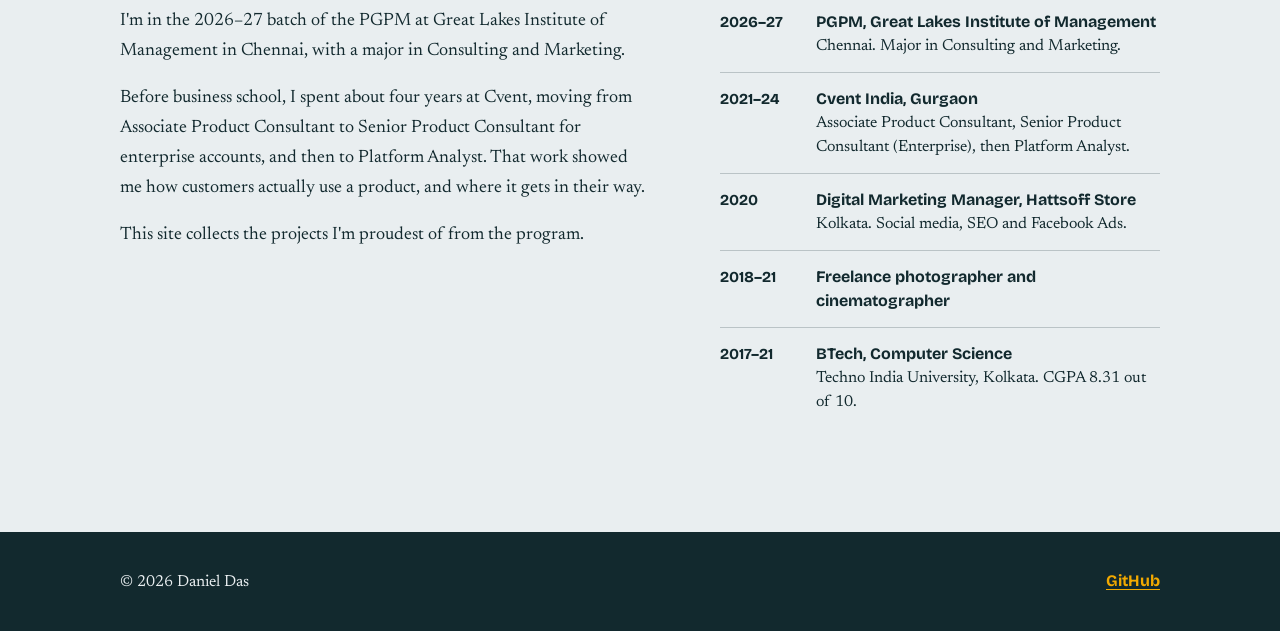
==== commit 08b18259: "Add Hattsoff Store marketing project page and homepage card Co-Authored-By: Claude Sonnet 5.5 <norep" ====
--- a/index.html
+++ b/index.html
@@ -131,6 +131,27 @@
           </div>
         </article>
 
+        <article class="project">
+          <figure class="thumb" data-initial="H">
+            <img src="assets/hattsoff-preview.jpg" alt="Four Hattsoff Store ads and posters: a hoodie and T-shirt ad, a New Year sale poster, a Shadow T-shirt ad and another apparel ad" loading="lazy" onerror="this.remove()">
+          </figure>
+          <div class="project-body">
+            <p class="kind">Work project</p>
+            <h3>Hattsoff Store Marketing</h3>
+            <p>Marketing and creative work for an online apparel store: Meta Ads that brought in more than ₹60,000 in three months, plus ad creatives, product designs, mockups and promo videos.</p>
+            <ul class="tags">
+              <li>Meta Ads</li>
+              <li>Ad creative</li>
+              <li>Product design</li>
+              <li>Video</li>
+            </ul>
+            <div class="links">
+              <a class="btn btn-primary" href="projects/hattsoff.html">View project</a>
+              <a class="text-link" href="https://www.hattsoffstore.com" target="_blank" rel="noopener">Visit the store</a>
+            </div>
+          </div>
+        </article>
+
         <!-- ADD THE NEXT PROJECT: copy the whole <article class="project"> block above, paste it here,
              then change the image, title, description, tags and links. Use a new letter in data-initial. -->
       </div>
--- a/style.css
+++ b/style.css
@@ -206,6 +206,17 @@
 .wide-fig .scroller { overflow-x: auto; }
 .wide-fig.full .scroller img { min-width: 720px; }
 
+/* Image and video galleries */
+.gallery { display: grid; grid-template-columns: repeat(3, minmax(0, 1fr)); gap: 20px; margin: 28px 0 0; }
+.gallery-2 { grid-template-columns: repeat(2, minmax(0, 1fr)); }
+.gallery figure { margin: 0; }
+.gallery img { width: 100%; height: auto; border: 3px solid var(--ink); border-radius: 4px; background: var(--paper); }
+.gallery figcaption, .videos figcaption { font-size: .95rem; color: var(--ink-soft); margin-top: 8px; }
+.videos { display: flex; flex-wrap: wrap; gap: 24px; align-items: flex-start; margin: 28px 0 0; }
+.videos figure { margin: 0; flex: 1 1 360px; max-width: 520px; }
+.videos figure.portrait { flex: 0 1 280px; max-width: 280px; }
+.videos video { display: block; width: 100%; height: auto; border: 3px solid var(--ink); border-radius: 4px; background: var(--ink); }
+
 /* Text still to be filled in. Delete this class once you have replaced the text. */
 .todo { background: rgba(242, 169, 0, .35); padding: 1px 6px; border-radius: 3px; }
 
@@ -213,6 +224,9 @@
   body { font-size: 1.0625rem; }
   .project, .about, .skills, .meta, .shots { grid-template-columns: minmax(0, 1fr); }
   .nav-links { gap: 18px; }
+  .gallery, .gallery-2 { grid-template-columns: repeat(2, minmax(0, 1fr)); gap: 14px; }
+  .videos figure, .videos figure.portrait { flex: 1 1 100%; max-width: 100%; }
+  .videos figure.portrait { max-width: 280px; }
   .corner { width: 26px; height: 26px; }
   .timeline li { grid-template-columns: 4.2rem minmax(0, 1fr); }
 }
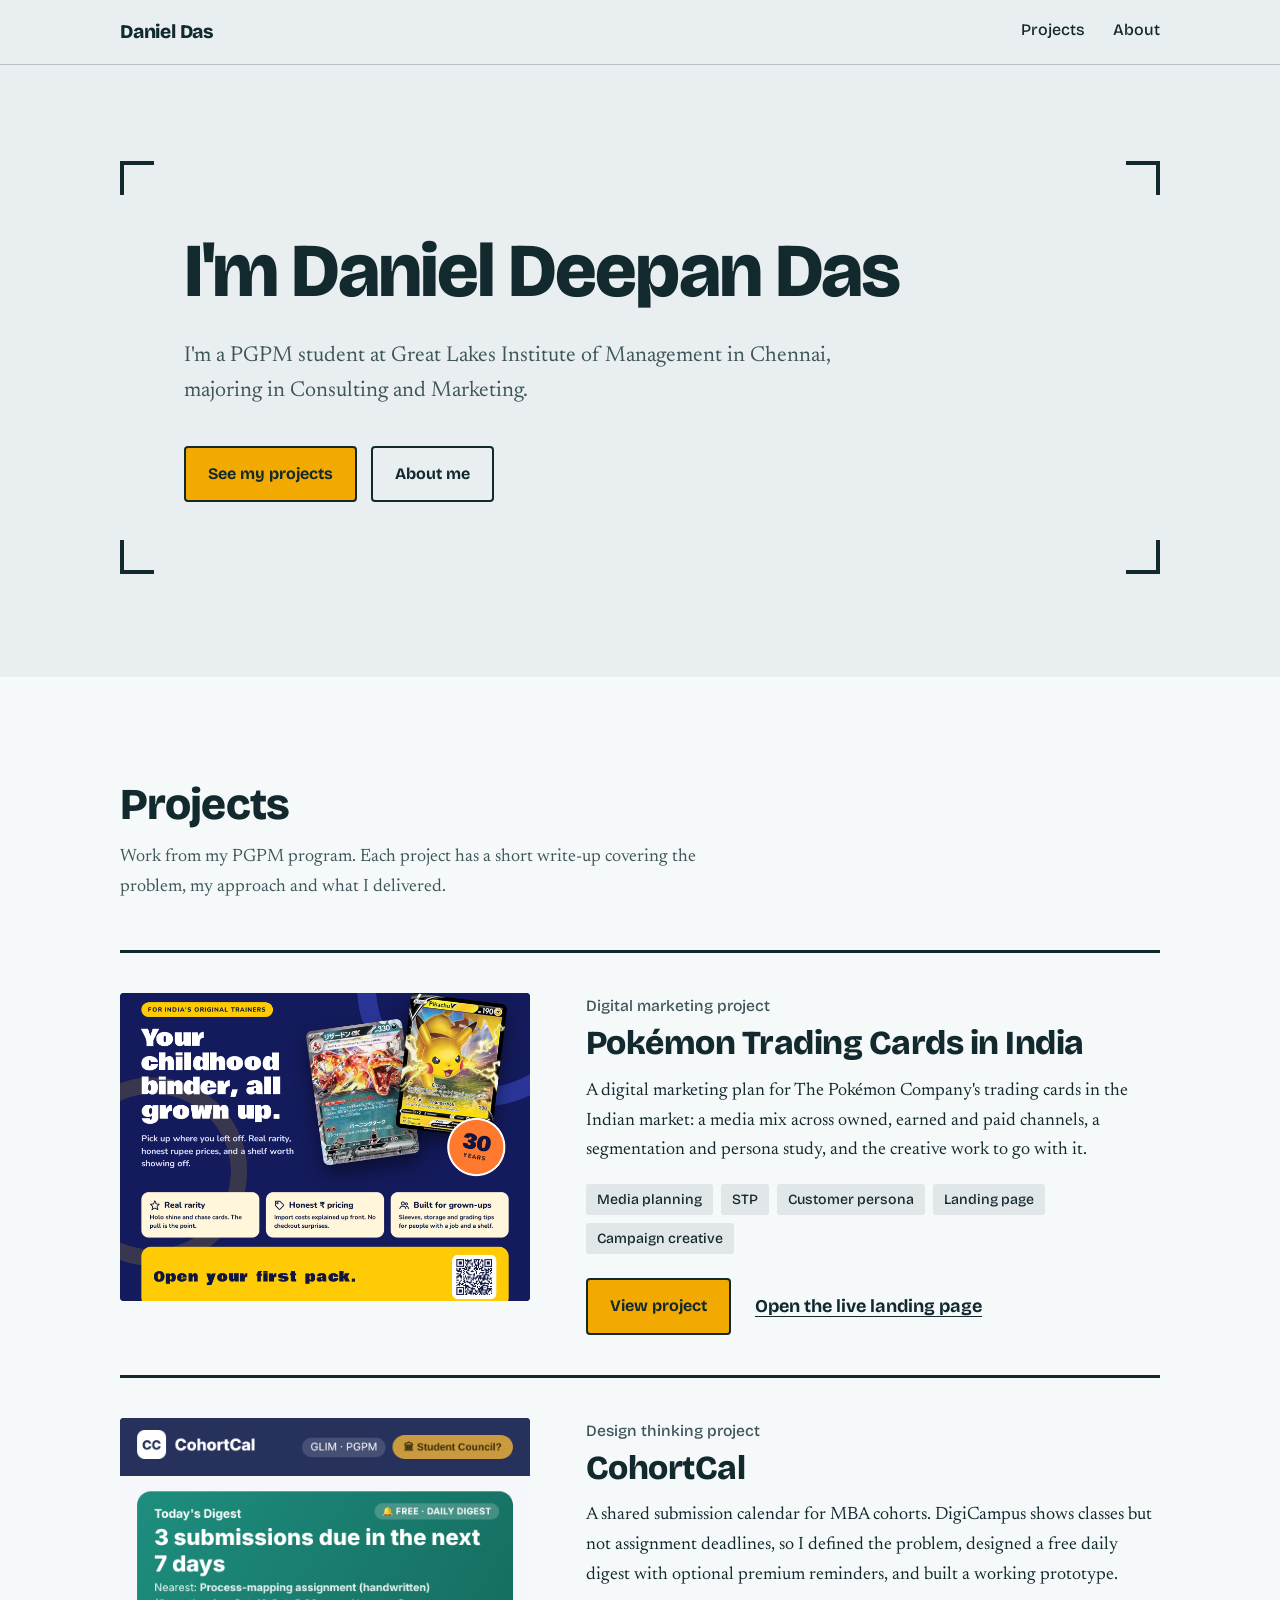
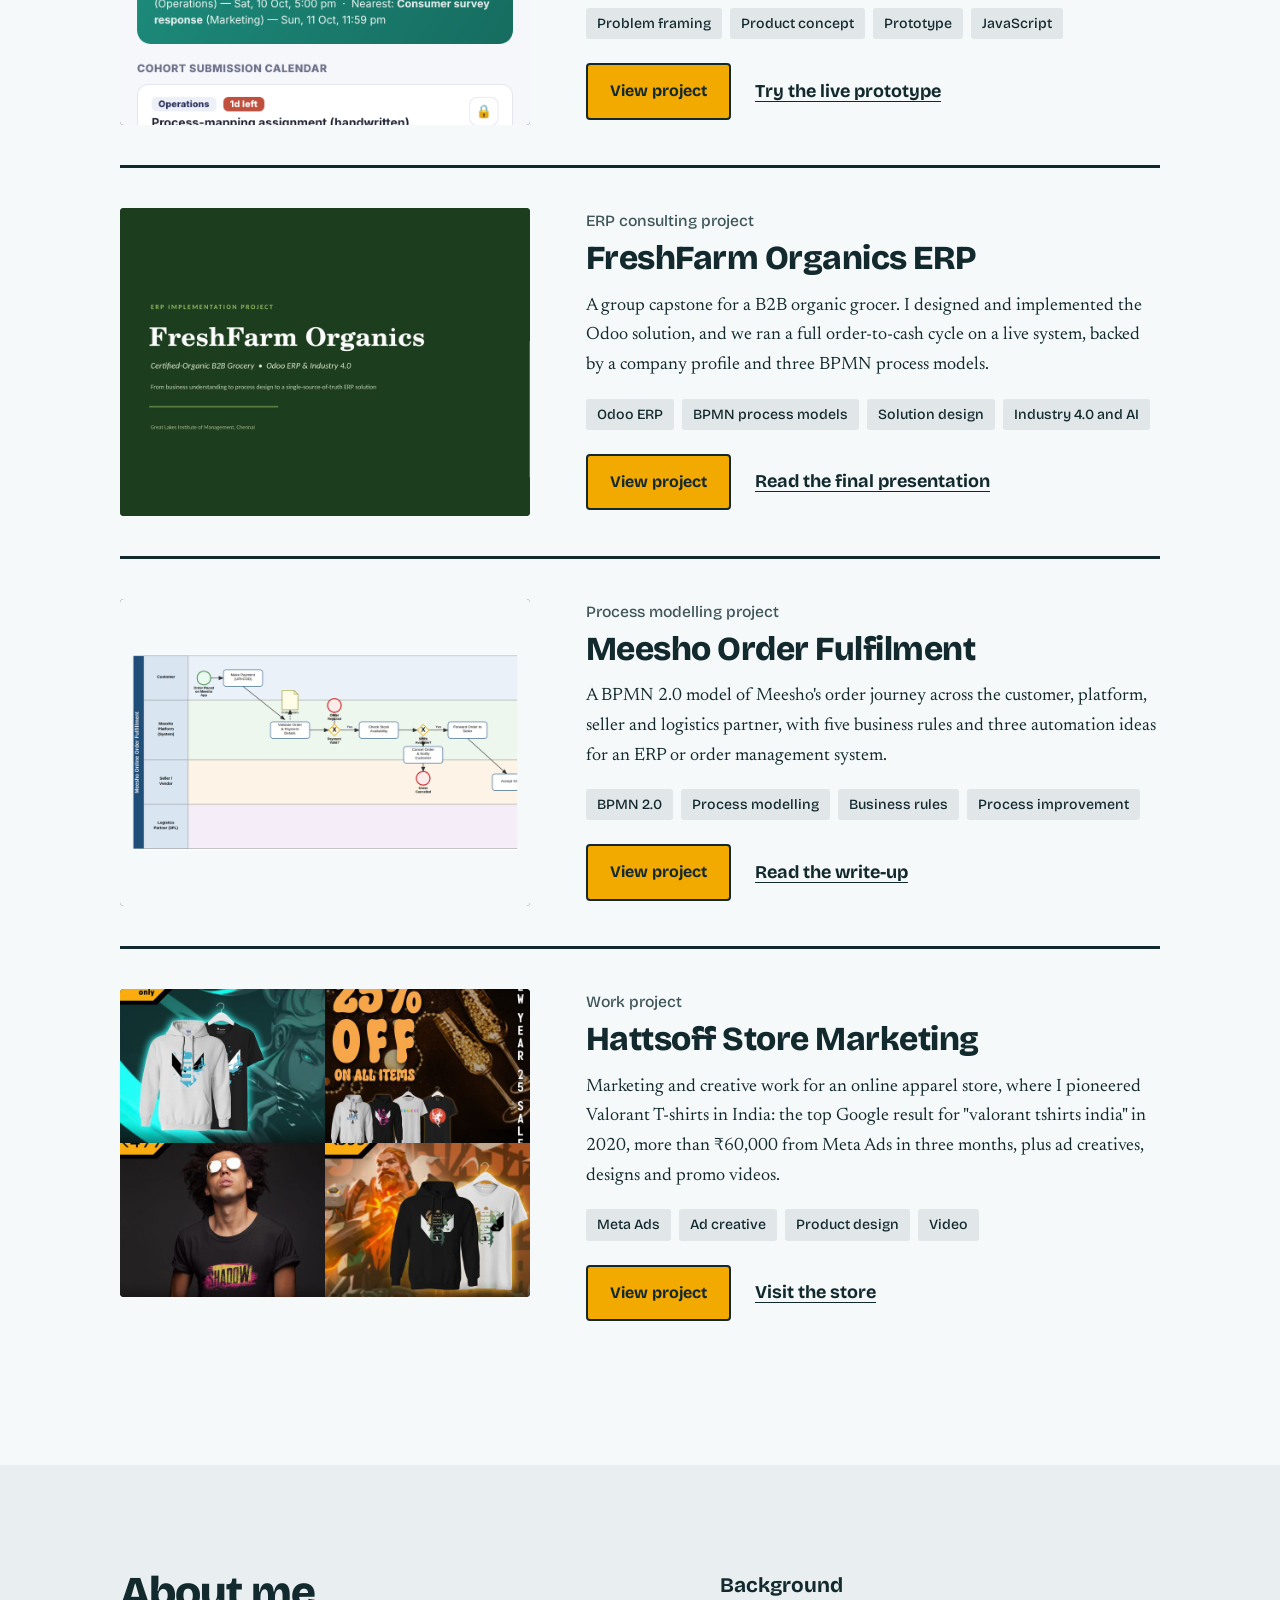
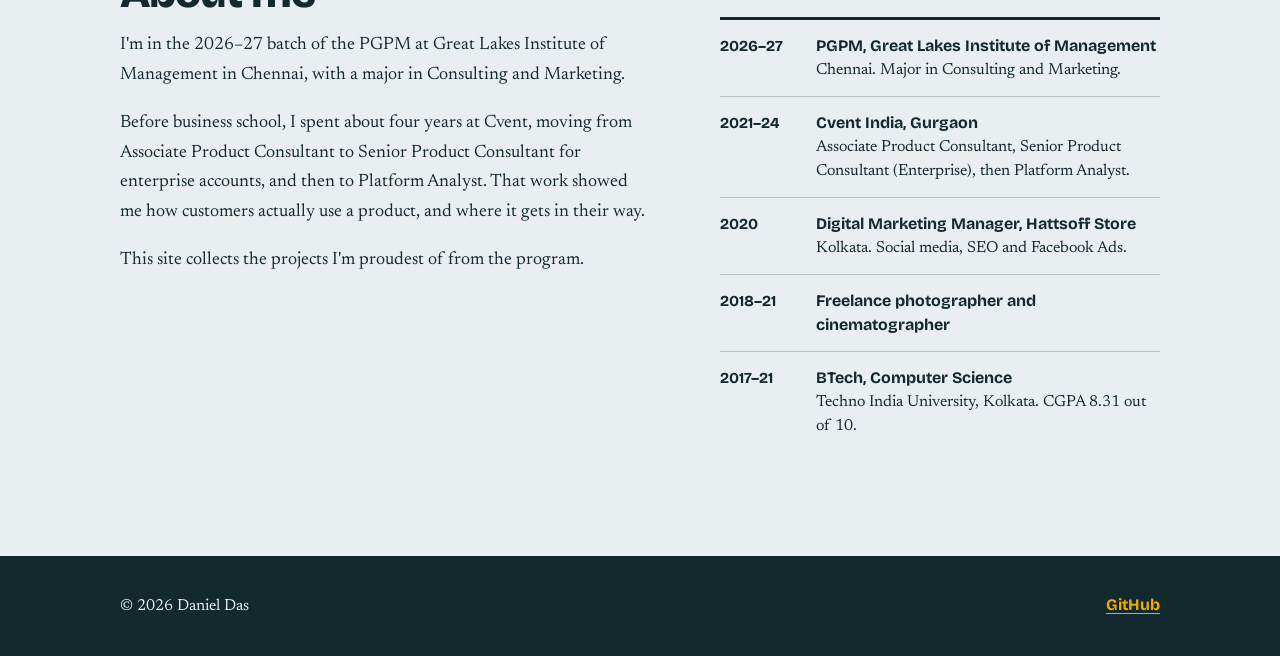
==== commit 6bb2decb: "Add Google ranking and Valorant T-shirt pioneering results to the Hattsoff project Co-Authored-By: C" ====
--- a/index.html
+++ b/index.html
@@ -138,7 +138,7 @@
           <div class="project-body">
             <p class="kind">Work project</p>
             <h3>Hattsoff Store Marketing</h3>
-            <p>Marketing and creative work for an online apparel store: Meta Ads that brought in more than ₹60,000 in three months, plus ad creatives, product designs, mockups and promo videos.</p>
+            <p>Marketing and creative work for an online apparel store, where I pioneered Valorant T-shirts in India: the top Google result for "valorant tshirts india" in 2020, more than ₹60,000 from Meta Ads in three months, plus ad creatives, designs and promo videos.</p>
             <ul class="tags">
               <li>Meta Ads</li>
               <li>Ad creative</li>
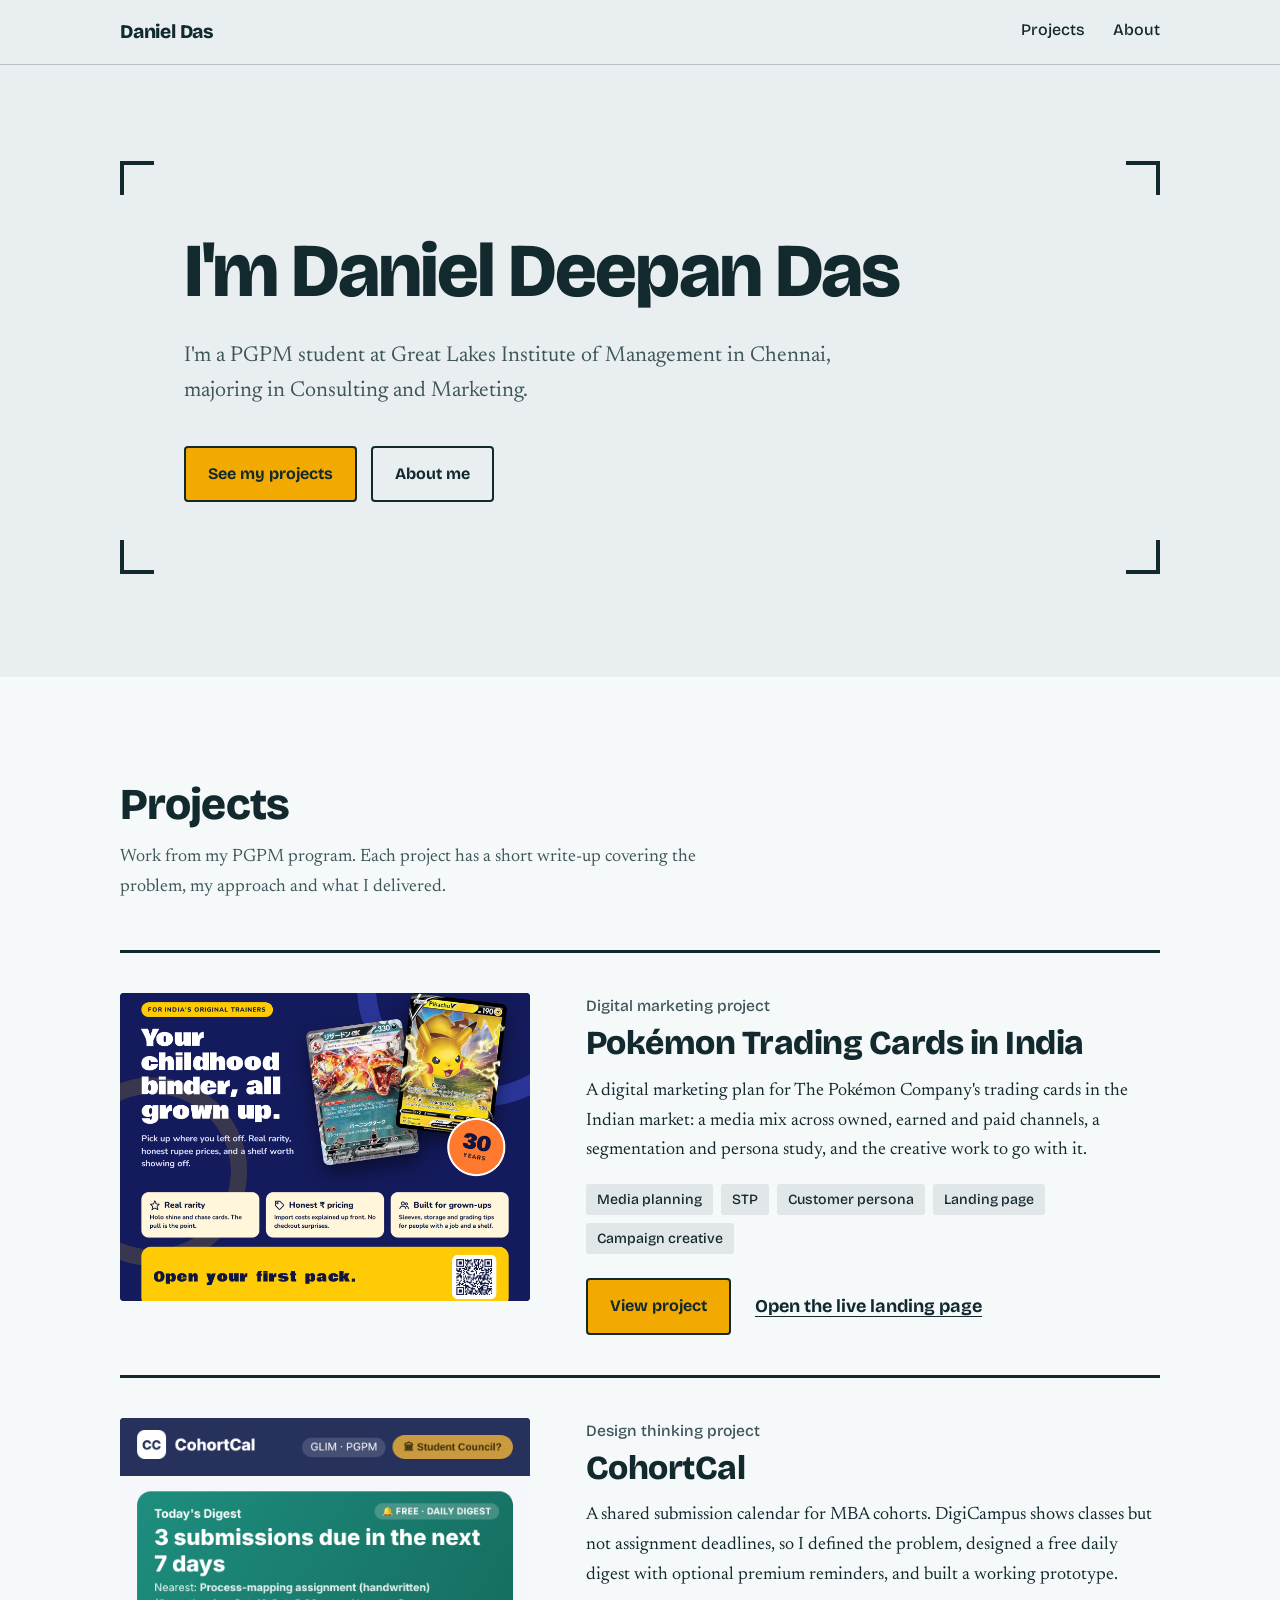
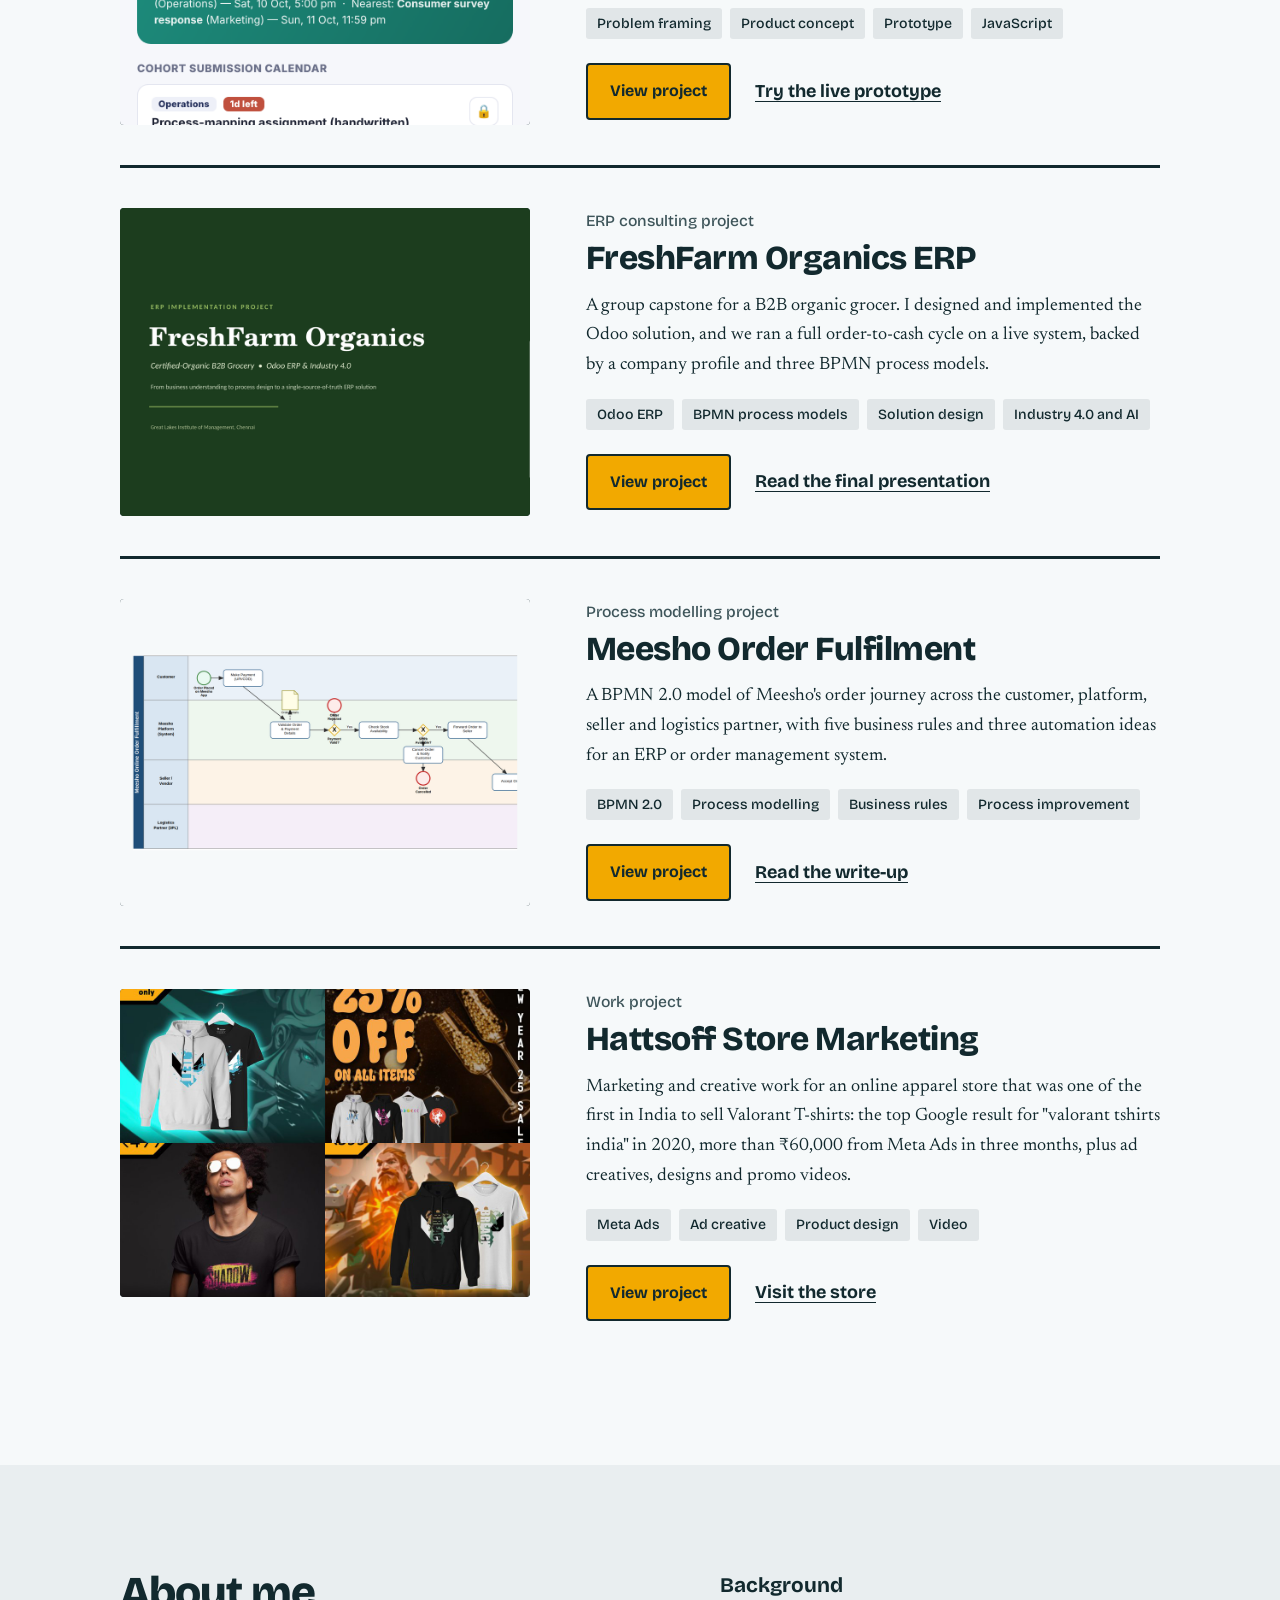
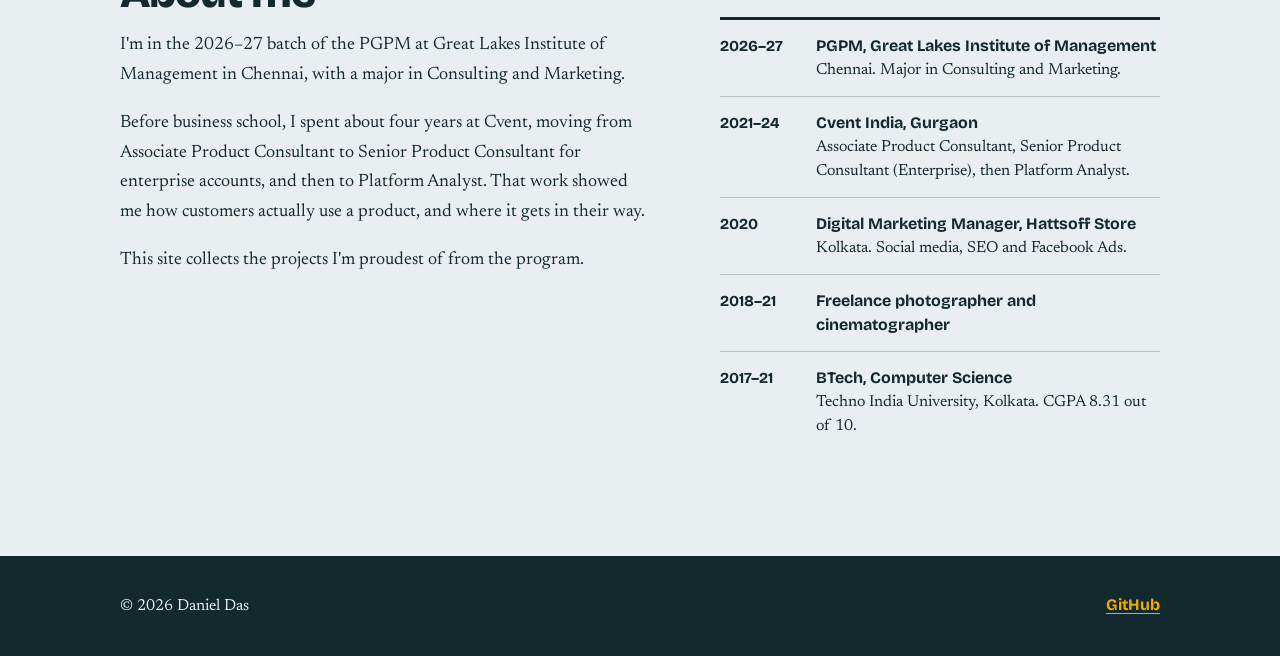
==== commit 2fe97dd9: "Reword the Valorant claim to one of the first stores in India Co-Authored-By: Claude Sonnet 5.5 <nor" ====
--- a/index.html
+++ b/index.html
@@ -138,7 +138,7 @@
           <div class="project-body">
             <p class="kind">Work project</p>
             <h3>Hattsoff Store Marketing</h3>
-            <p>Marketing and creative work for an online apparel store, where I pioneered Valorant T-shirts in India: the top Google result for "valorant tshirts india" in 2020, more than ₹60,000 from Meta Ads in three months, plus ad creatives, designs and promo videos.</p>
+            <p>Marketing and creative work for an online apparel store that was one of the first in India to sell Valorant T-shirts: the top Google result for "valorant tshirts india" in 2020, more than ₹60,000 from Meta Ads in three months, plus ad creatives, designs and promo videos.</p>
             <ul class="tags">
               <li>Meta Ads</li>
               <li>Ad creative</li>
